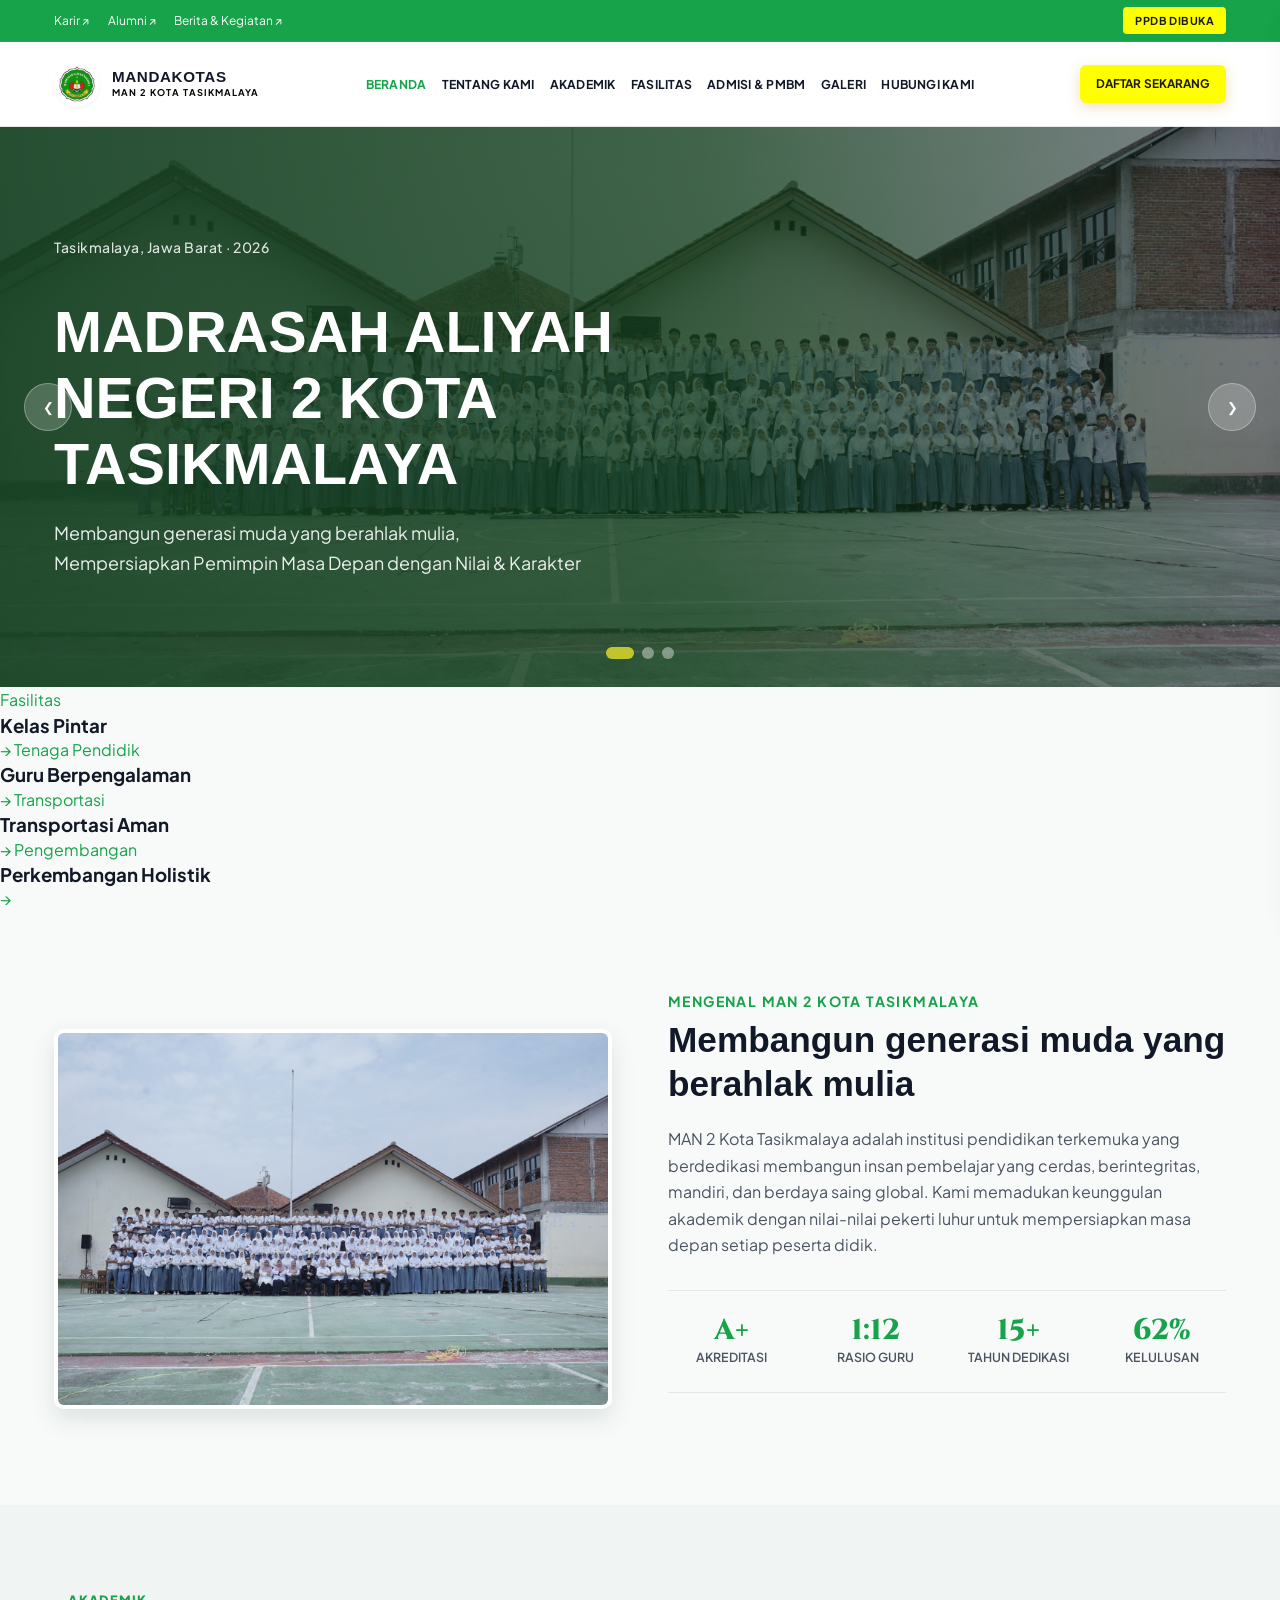
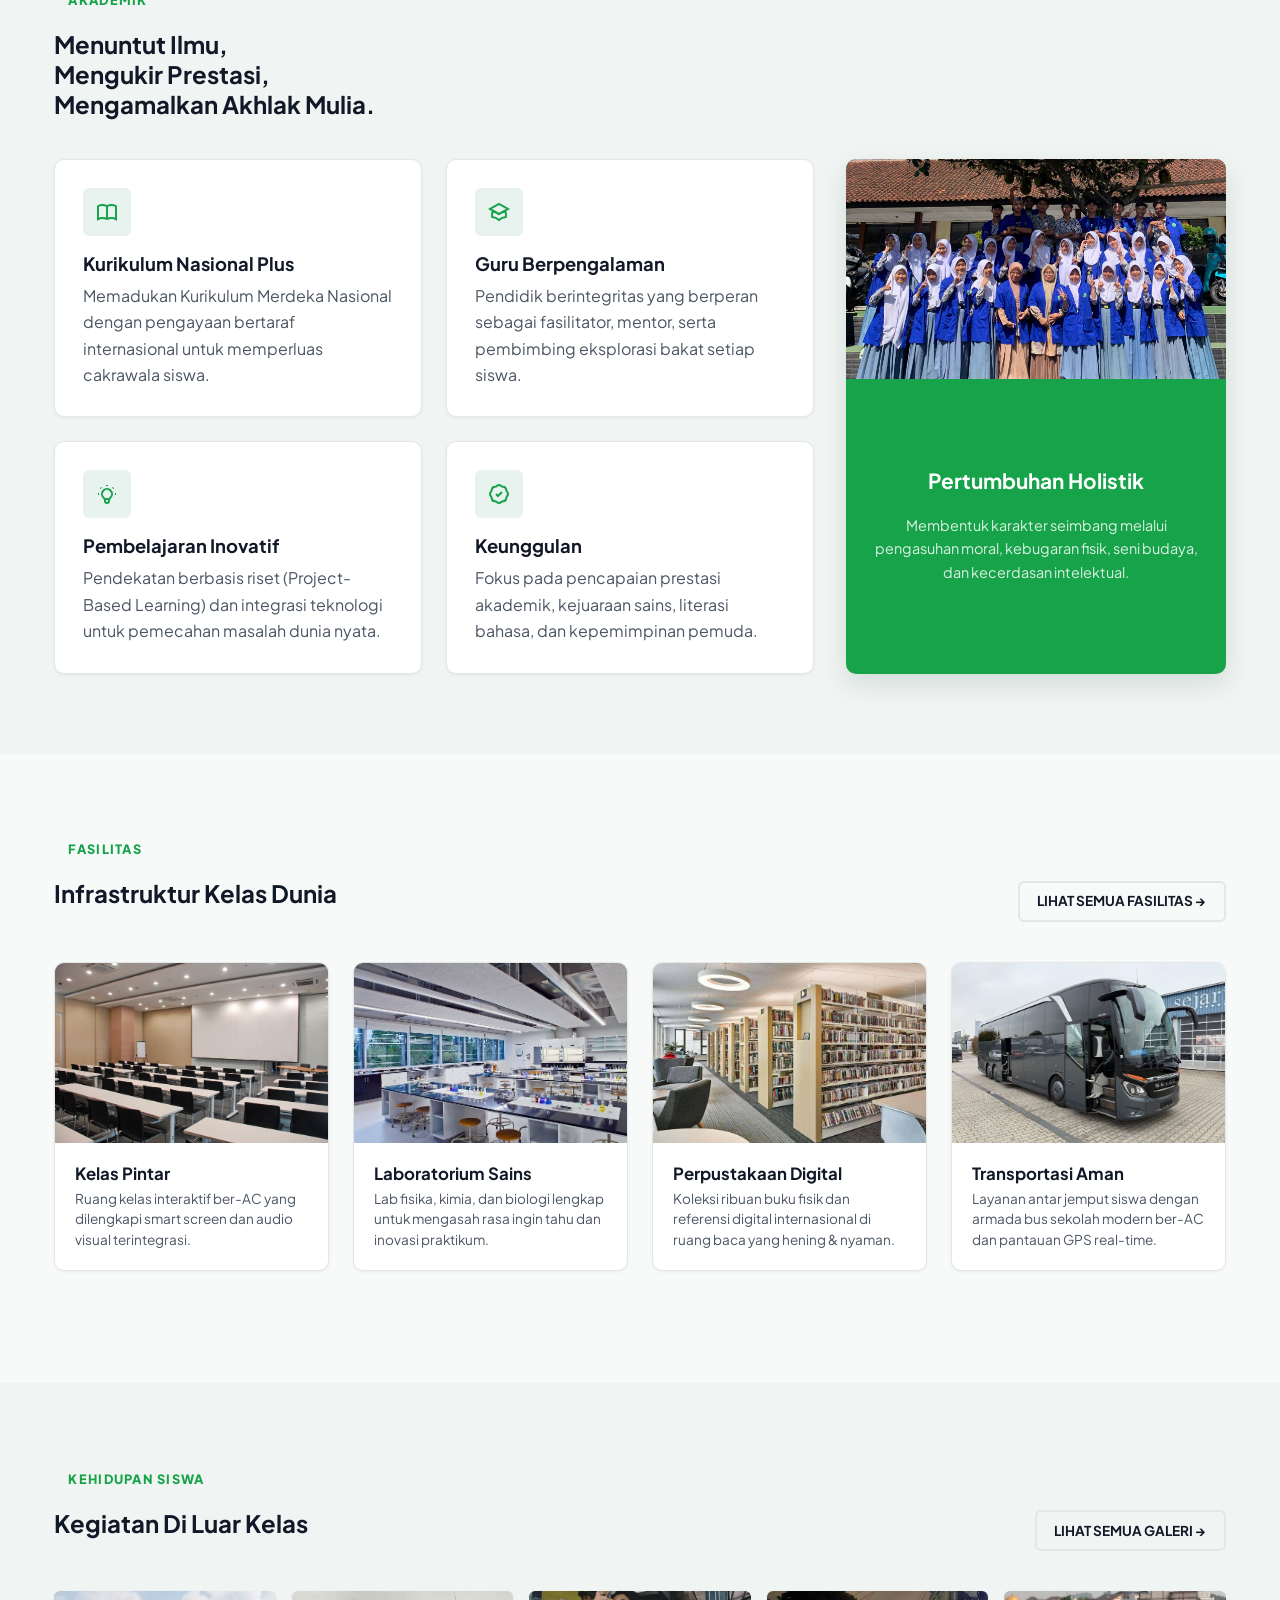
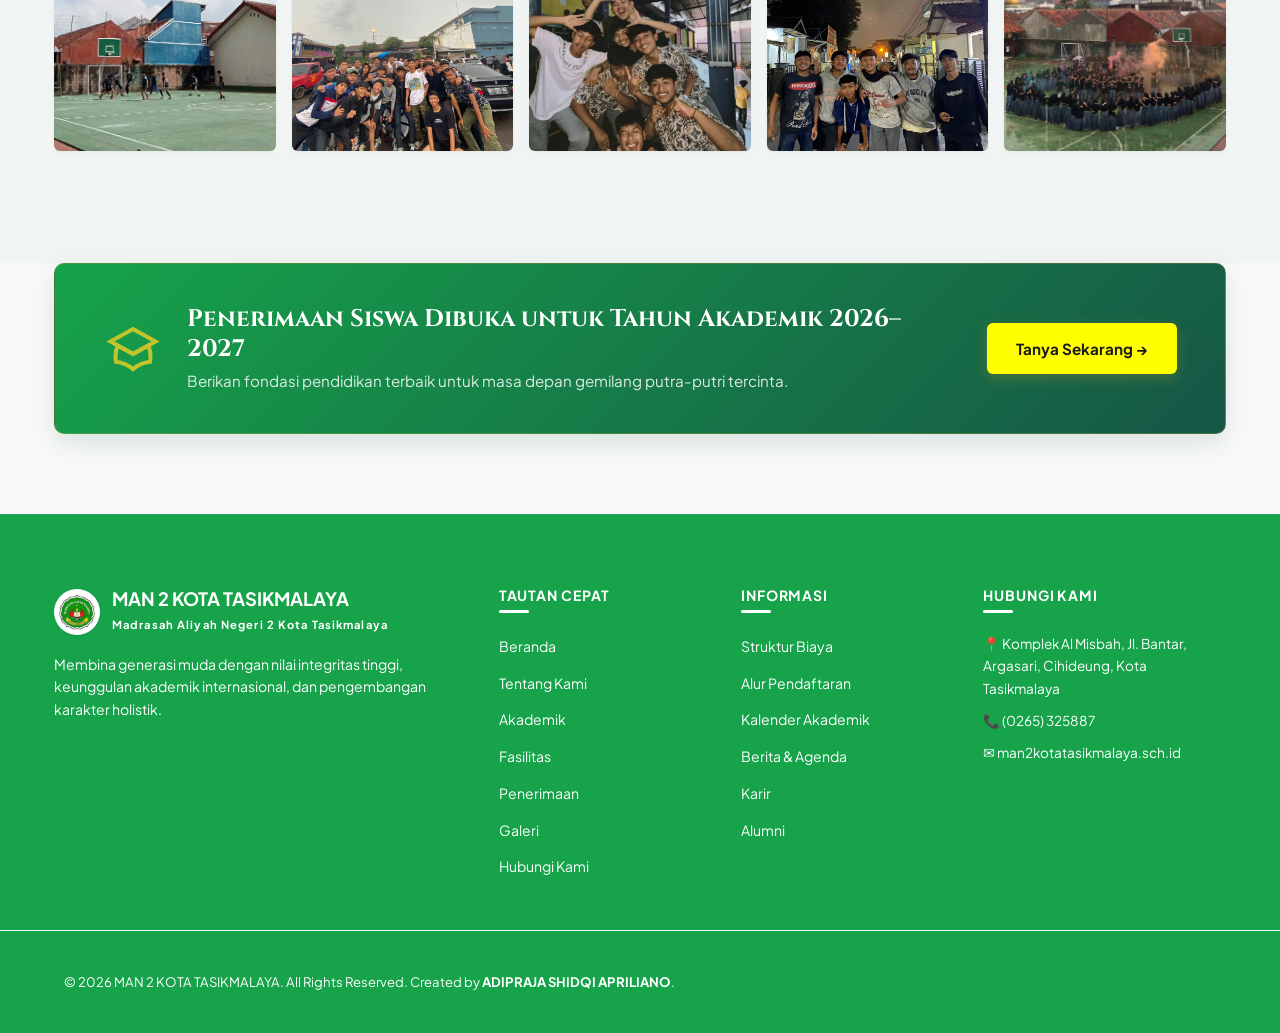
==== index.html @ a09501d5 "Initial commit" ====
<!DOCTYPE html>
<html lang="id">

<head>
    <meta charset="UTF-8">
    <meta name="viewport" content="width=device-width, initial-scale=1.0">
    <title>BERANDA | MAN 2 KOTA TASIKMALAYA</title>
    <link rel="icon" type="image/x-icon" href="./assets/images/LOGO MAN 2.png">
    <link rel="stylesheet" href="css/style.css">
</head>

<body>

    <!-- Top Bar -->
    <div class="adipraja_topbar">
        <div class="adipraja_container adipraja_topbar_inner">
            <!-- Bagian Kiri -->
            <div class="adipraja_topbar_left">
                <div class="adipraja_topbar_links">
                    <a href="./karir.html">Karir ↗</a>
                    <a href="./alumni.html">Alumni ↗</a>
                    <a href="./galeri.html">Berita & Kegiatan ↗</a>
                </div>
            </div>

            <!-- Bagian Kanan -->
            <div class="adipraja_topbar_right">
                <a href="./penerimaan.html" class="adipraja_topbar_badge">PPDB DIBUKA</a>
            </div>
        </div>
    </div>

    <!-- Header & Navigasi Utama -->
    <header class="adipraja_header" id="adipraja_header">
        <div class="adipraja_container adipraja_navbar">

            <!-- Brand Logo -->
            <a href="./beranda.html" class="adipraja_brand">
                <div class="logo-icon">
                    <img src="./assets/images/LOGO MAN 2.png" alt="LOGO MAN 2">
                </div>

                <div class="adipraja_brand_text">
                    <h1>MANDAKOTAS</h1>
                    <span>Man 2 Kota Tasikmalaya</span>
                </div>
            </a>

            <!-- Menu Navigasi -->
            <nav class="adipraja_nav_menu">
                <div class="adipraja_nav_item"><a href="./beranda.html"
                        class="adipraja_nav_link adipraja_active">BERANDA</a>
                </div>
                <div class="adipraja_nav_item"><a href="./about.html" class="adipraja_nav_link">TENTANG KAMI</a></div>
                <div class="adipraja_nav_item"><a href="./akademik.html" class="adipraja_nav_link">AKADEMIK</a></div>
                <div class="adipraja_nav_item"><a href="./fasilitas.html" class="adipraja_nav_link">FASILITAS</a></div>
                <div class="adipraja_nav_item"><a href="./penerimaan.html" class="adipraja_nav_link">ADMISI & PMBM</a>
                </div>
                <div class="adipraja_nav_item"><a href="./galeri.html" class="adipraja_nav_link">GALERI</a></div>
                <div class="adipraja_nav_item"><a href="./kontak.html" class="adipraja_nav_link">HUBUNGI KAMI</a></div>
            </nav>

            <!-- Action Tools -->
            <div class="adipraja_header_tools">
                <a href="./penerimaan.html" class="adipraja_btn adipraja_btn_accent adipraja_btn_sm">DAFTAR SEKARANG</a>
                <button class="adipraja_mobile_toggle" aria-label="Buka Menu Mobile">
                    <svg width="24" height="24" fill="none" stroke="currentColor" viewBox="0 0 24 24">
                        <path stroke-width="2" stroke-linecap="round" d="M4 6h16M4 12h16M4 18h16" />
                    </svg>
                </button>
            </div>
        </div>
    </header>

    <!-- Mobile Drawer Navigation -->
    <div class="adipraja_drawer_overlay" id="adipraja_drawer_overlay"></div>
    <div class="adipraja_drawer" id="adipraja_mobile_drawer">
        <div class="adipraja_drawer_header">
            <div class="adipraja_brand">
                <div class="logo-icon"><img src="./assets/images/LOGO MAN 2.png" alt="LOGO MAN 2"></div>
                <div class="adipraja_brand_text">
                    <h2>MAN 2 KOTA</h2>
                    <span>TASIKMALAYA</span>
                </div>
            </div>
            <button id="adipraja_drawer_close" class="adipraja_drawer_close">&times;</button>
        </div>
        <div class="adipraja_drawer_links">
            <a href="./beranda.html" class="adipraja_drawer_link adipraja_active">BERANDA <span>&rarr;</span></a>
            <a href="./about.html" class="adipraja_drawer_link">TENTANG KAMI <span>&rarr;</span></a>
            <a href="./akademik.html" class="adipraja_drawer_link">AKADEMIK <span>&rarr;</span></a>
            <a href="./fasilitas.html" class="adipraja_drawer_link">FASILITAS <span>&rarr;</span></a>
            <a href="./penerimaan.html" class="adipraja_drawer_link">ADMISI & PMBM <span>&rarr;</span></a>
            <a href="./galeri.html" class="adipraja_drawer_link">GALERI <span>&rarr;</span></a>
            <a href="./kontak.html" class="adipraja_drawer_link">HUBUNGI KAMI <span>&rarr;</span></a>
            <a href="./karir.html" class="adipraja_drawer_link">KARIR <span>&rarr;</span></a>
            <a href="./alumni.html" class="adipraja_drawer_link">ALUMNI <span>&rarr;</span></a>
        </div>
        <div style="margin-top:auto;padding-top:1.5rem;">
            <a href="./penerimaan.html" class="adipraja_btn adipraja_btn_accent" style="width:100%;">DAFTAR PPDB
                ONLINE</a>
        </div>
    </div>

    <!-- Hero Carousel Slider -->
    <section class="adipraja_hero" id="adipraja_hero">
        <!-- Slide 1 -->
        <div class="adipraja_hero_slide adipraja_active"
            style="background-image: url('./assets/images/foto\ ang\ putih.JPG');"></div>
        <!-- Slide 2 -->
        <div class="adipraja_hero_slide" style="background-image: url('./assets/images/ft\ ang\ flare.JPG');"></div>
        <!-- Slide 3 -->
        <div class="adipraja_hero_slide" style="background-image: url('./assets/images/ang\ drone.JPG');"></div>

        <div class="adipraja_hero_overlay"></div>

        <div class="adipraja_container">
            <div class="adipraja_hero_content">
                <p class="adipraja_hero_subtitle">Tasikmalaya, Jawa Barat · 2026</p>
                <h2 class="adipraja_hero_title">MADRASAH ALIYAH NEGERI 2 KOTA<br>TASIKMALAYA</h2>
                <p class="adipraja_hero_desc">
                    Membangun generasi muda yang berahlak mulia,<br>Mempersiapkan Pemimpin Masa Depan dengan Nilai &
                    Karakter
                </p>
            </div>
        </div>

        <!-- Carousel Controls -->
        <button class="adipraja_carousel_arrow adipraja_carousel_prev" aria-label="Slide Sebelumnya">&#10094;</button>
        <button class="adipraja_carousel_arrow adipraja_carousel_next" aria-label="Slide Berikutnya">&#10095;</button>
        <div class="adipraja_carousel_dots">
            <div class="adipraja_dot adipraja_active"></div>
            <div class="adipraja_dot"></div>
            <div class="adipraja_dot"></div>
        </div>
    </section>

    <!-- Fitur Utama Bar -->
    <section class="menu-container">
        <a href="#" class="menu-item">
            <span class="menu-category">Fasilitas</span>
            <h3>Kelas Pintar</h3>
            <span class="arrow">→</span>
        </a>

        <a href="#" class="menu-item">
            <span class="menu-category">Tenaga Pendidik</span>
            <h3>Guru Berpengalaman</h3>
            <span class="arrow">→</span>
        </a>

        <a href="#" class="menu-item">
            <span class="menu-category">Transportasi</span>
            <h3>Transportasi Aman</h3>
            <span class="arrow">→</span>
        </a>

        <a href="#" class="menu-item">
            <span class="menu-category">Pengembangan</span>
            <h3>Perkembangan Holistik</h3>
            <span class="arrow">→</span>
        </a>
    </section>

    <!-- Welcome / Tentang Kami Section -->
    <section class="adipraja_section" id="adipraja_welcome_section">
        <div class="adipraja_container">
            <div class="adipraja_welcome_grid">
                <div class="adipraja_welcome_visual">
                    <img src="./assets/images/gr.JPG" alt="Gedung Sekolah MAN 2 Kota Tasikmalaya"
                        class="adipraja_welcome_img">
                </div>

                <div class="adipraja_welcome_content">
                    <h4>Mengenal MAN 2 Kota Tasikmalaya</h4>
                    <h2>Membangun generasi muda yang berahlak mulia</h2>
                    <p>
                        MAN 2 Kota Tasikmalaya adalah institusi pendidikan terkemuka yang berdedikasi membangun insan
                        pembelajar
                        yang
                        cerdas, berintegritas, mandiri, dan berdaya saing global. Kami memadukan keunggulan akademik
                        dengan
                        nilai-nilai pekerti luhur untuk mempersiapkan masa depan setiap peserta didik.
                    </p>

                    <!-- 4 Stats Counter -->
                    <div class="adipraja_stats_row">
                        <div class="adipraja_stat_item">
                            <div class="adipraja_stat_number">A+</div>
                            <div class="adipraja_stat_title">Akreditasi</div>
                        </div>

                        <div class="adipraja_stat_item">
                            <div class="adipraja_stat_number" data-target="20" data-prefix="1:" data-suffix="">1:20
                            </div>
                            <div class="adipraja_stat_title">Rasio Guru</div>
                        </div>

                        <div class="adipraja_stat_item">
                            <div class="adipraja_stat_number" data-target="25" data-suffix="+">25+</div>
                            <div class="adipraja_stat_title">Tahun Dedikasi</div>
                        </div>

                        <div class="adipraja_stat_item">
                            <div class="adipraja_stat_number" data-target="100" data-suffix="%">100%</div>
                            <div class="adipraja_stat_title">Kelulusan</div>
                        </div>
                    </div>
                </div>
            </div>
        </div>
    </section>

    <!-- Akademik Section -->
    <section class="adipraja_section adipraja_section_muted" id="adipraja_akademik_section">
        <div class="adipraja_container">
            <div style="margin-bottom: 2.5rem;">
                <span class="adipraja_badge_tag">AKADEMIK</span>
                <h2 class="adipraja_section_title">Menuntut Ilmu,<br> Mengukir Prestasi,<br> Mengamalkan Akhlak Mulia.
                </h2>
            </div>
            <div class="adipraja_akademik_layout">

                <!-- 4 Grid Cards -->
                <div class="adipraja_akademik_grid">
                    <div class="adipraja_akademik_card">
                        <div class="adipraja_card_icon">
                            <svg width="24" height="24" fill="none" stroke="currentColor" viewBox="0 0 24 24">
                                <path stroke-width="2"
                                    d="M12 6.253v13m0-13C10.832 5.477 9.246 5 7.5 5S4.168 5.477 3 6.253v13C4.168 18.477 5.754 18 7.5 18s3.332.477 4.5 1.253m0-13C13.168 5.477 14.754 5 16.5 5c1.747 0 3.332.477 4.5 1.253v13C19.832 18.477 18.247 18 16.5 18c-1.746 0-3.332.477-4.5 1.253" />
                            </svg>
                        </div>
                        <h4 class="adipraja_akademik_title">Kurikulum Nasional Plus</h4>
                        <p>Memadukan Kurikulum Merdeka Nasional dengan pengayaan bertaraf internasional untuk memperluas
                            cakrawala
                            siswa.</p>
                    </div>

                    <div class="adipraja_akademik_card">
                        <div class="adipraja_card_icon">
                            <svg width="24" height="24" fill="none" stroke="currentColor" viewBox="0 0 24 24">
                                <path stroke-width="2" d="M12 14l9-5-9-5-9 5 9 5z" />
                                <path stroke-width="2"
                                    d="M12 14l6.16-3.422a12.083 12.083 0 01.665 6.479A11.952 11.952 0 0012 20.055a11.952 11.952 0 00-6.824-2.998 12.078 12.078 0 01.665-6.479L12 14z" />
                            </svg>
                        </div>
                        <h4 class="adipraja_akademik_title">Guru Berpengalaman</h4>
                        <p>Pendidik berintegritas yang berperan sebagai fasilitator, mentor, serta pembimbing eksplorasi
                            bakat
                            setiap siswa.</p>
                    </div>

                    <div class="adipraja_akademik_card">
                        <div class="adipraja_card_icon">
                            <svg width="24" height="24" fill="none" stroke="currentColor" viewBox="0 0 24 24">
                                <path stroke-width="2"
                                    d="M9.663 17h4.673M12 3v1m6.364 1.636l-.707.707M21 12h-1M4 12H3m3.343-5.657l-.707-.707m2.828 9.9a5 5 0 117.072 0l-.548.547A3.374 3.374 0 0014 18.469V19a2 2 0 11-4 0v-.531c0-.895-.356-1.754-.988-2.386l-.548-.547z" />
                            </svg>
                        </div>
                        <h4 class="adipraja_akademik_title">Pembelajaran Inovatif</h4>
                        <p>Pendekatan berbasis riset (Project-Based Learning) dan integrasi teknologi untuk pemecahan
                            masalah
                            dunia
                            nyata.</p>
                    </div>

                    <div class="adipraja_akademik_card">
                        <div class="adipraja_card_icon">
                            <svg width="24" height="24" fill="none" stroke="currentColor" viewBox="0 0 24 24">
                                <path stroke-width="2"
                                    d="M9 12l2 2 4-4M7.835 4.697a3.42 3.42 0 001.946-.806 3.42 3.42 0 014.438 0 3.42 3.42 0 001.946.806 3.42 3.42 0 013.138 3.138 3.42 3.42 0 00.806 1.946 3.42 3.42 0 010 4.438 3.42 3.42 0 00-.806 1.946 3.42 3.42 0 01-3.138 3.138 3.42 3.42 0 00-1.946.806 3.42 3.42 0 01-4.438 0 3.42 3.42 0 00-1.946-.806 3.42 3.42 0 01-3.138-3.138 3.42 3.42 0 00-.806-1.946 3.42 3.42 0 010-4.438 3.42 3.42 0 00.806-1.946 3.42 3.42 0 013.138-3.138z" />
                            </svg>
                        </div>
                        <h4 class="adipraja_akademik_title">Keunggulan</h4>
                        <p>Fokus pada pencapaian prestasi akademik, kejuaraan sains, literasi bahasa, dan kepemimpinan
                            pemuda.</p>
                    </div>
                </div>

                <!-- 1 Card Side Promo: -->
                <div class="adipraja_side_promo">
                    <img src="./assets/images/barudak ipa.jpg" alt="Pertumbuhan Holistik Siswa MAN 2 Kota Tasikmalaya"
                        class="adipraja_side_promo_img">
                    <div class="adipraja_side_promo_body">
                        <h3>Pertumbuhan Holistik</h3>
                        <p class="adipraja_welcome_kicker"></p>
                        <p>Membentuk karakter seimbang melalui pengasuhan moral, kebugaran fisik, seni budaya, dan
                            kecerdasan
                            intelektual.</p>
                    </div>
                </div>
            </div>
        </div>
    </section>

    <!-- Fasilitas Section -->
    <section class="adipraja_section" id="adipraja_fasilitas_section">
        <div class="adipraja_container">
            <div
                style="display:flex;justify-content:space-between;align-items:flex-end;margin-bottom:2.5rem;flex-wrap:wrap;gap:1rem;">
                <div>
                    <span class="adipraja_badge_tag">FASILITAS</span>
                    <h2 class="adipraja_section_title">Infrastruktur Kelas Dunia</h2>
                </div>
                <a href="./fasilitas.html" class="adipraja_btn adipraja_btn_outline_dark adipraja_btn_sm">LIHAT SEMUA
                    FASILITAS
                    &rarr;</a>
            </div>

            <div class="adipraja_fasilitas_grid">

                <div class="adipraja_facility_card">
                    <div class="adipraja_facility_img_wrap">
                        <img src="./assets/images/ruang kelas ber ac.jpg" alt="Kelas Pintar">
                        <div class="adipraja_facility_badge_icon">&#128187;</div>
                    </div>

                    <div class="adipraja_facility_body">
                        <h4 class="adipraja_facility_title">Kelas Pintar</h4>
                        <p class="adipraja_facility_text">Ruang kelas interaktif ber-AC yang dilengkapi smart screen dan
                            audio
                            visual terintegrasi.</p>
                    </div>
                </div>

                <div class="adipraja_facility_card">
                    <div class="adipraja_facility_img_wrap">
                        <img src="./assets/images/lab sains.jpg" alt="Laboratorium Sains">
                        <div class="adipraja_facility_badge_icon">&#128300;</div>
                    </div>

                    <div class="adipraja_facility_body">
                        <h4 class="adipraja_facility_title">Laboratorium Sains</h4>
                        <p class="adipraja_facility_text">Lab fisika, kimia, dan biologi lengkap untuk mengasah rasa
                            ingin tahu
                            dan
                            inovasi praktikum.</p>
                    </div>
                </div>

                <div class="adipraja_facility_card">
                    <div class="adipraja_facility_img_wrap">
                        <img src="./assets/images/perpus digital.jpg" alt="Library">
                        <div class="adipraja_facility_badge_icon">&#128218;</div>
                    </div>

                    <div class="adipraja_facility_body">
                        <h4 class="adipraja_facility_title">Perpustakaan Digital</h4>
                        <p class="adipraja_facility_text">Koleksi ribuan buku fisik dan referensi digital internasional
                            di ruang
                            baca yang hening & nyaman.</p>
                    </div>
                </div>

                <div class="adipraja_facility_card">
                    <div class="adipraja_facility_img_wrap">
                        <img src="./assets/images/bus.jpg" alt="Transport">
                        <div class="adipraja_facility_badge_icon">&#128652;</div>
                    </div>

                    <div class="adipraja_facility_body">
                        <h4 class="adipraja_facility_title">Transportasi Aman</h4>
                        <p class="adipraja_facility_text">Layanan antar jemput siswa dengan armada bus sekolah modern
                            ber-AC dan
                            pantauan GPS real-time.</p>
                    </div>
                </div>
            </div>
        </div>
    </section>

    <!-- Kehidupan Siswa Section -->
    <section class="adipraja_section adipraja_section_muted" id="adipraja_student_life_section">
        <div class="adipraja_container">

            <div
                style="display:flex;justify-content:space-between;align-items:flex-end;margin-bottom:2.5rem;flex-wrap:wrap;gap:1rem;">
                <div>
                    <span class="adipraja_badge_tag">KEHIDUPAN SISWA</span>
                    <h2 class="adipraja_section_title">Kegiatan Di Luar Kelas</h2>
                </div>
                <a href="./galeri.html" class="adipraja_btn adipraja_btn_outline_dark adipraja_btn_sm">LIHAT SEMUA
                    GALERI
                    &rarr;</a>
            </div>

            <div class="adipraja_galeri_row">
                <div class="adipraja_galeri_thumb adipraja_lightbox_trigger" data-img="./assets/images/ftsl.jpg"
                    data-caption="Latihan Futsal Liga Pendidikan">
                    <img src="./assets/images/ftsl.jpg" alt="Diskusi Siswa">
                    <div class="adipraja_galeri_overlay">&#128269;</div>
                </div>

                <div class="adipraja_galeri_thumb adipraja_lightbox_trigger" data-img="./assets/images/ultras.jpg"
                    data-caption="Kegiatan ultras siswa MAN 2 Kota Tasikmalaya">
                    <img src="./assets/images/ultras.jpg" alt="Kegiatan ultras siswa MAN 2 Kota Tasikmalaya">
                    <div class="adipraja_galeri_overlay">&#128269;</div>
                </div>

                <div class="adipraja_galeri_thumb adipraja_lightbox_trigger"
                    data-img="./assets/images/supporter mn2.jpg" data-caption="Kegiatan Supporter Futsal MAN 2">
                    <img src="./assets/images/supporter mn2.jpg" alt="Kegiatan supporter">
                    <div class="adipraja_galeri_overlay">&#128269;</div>
                </div>

                <div class="adipraja_galeri_thumb adipraja_lightbox_trigger"
                    data-img="./assets/images/barudak bebas.jpg" data-caption="Kegiatan Ngaliwet Barudak Bebas">
                    <img src="./assets/images/barudak bebas.jpg" alt="barudak bebas">
                    <div class="adipraja_galeri_overlay">&#128269;</div>
                </div>

                <div class="adipraja_galeri_thumb adipraja_lightbox_trigger" data-img="./assets/images/prpshn.jpg"
                    data-caption="Kegiatan Perpisahan">
                    <img src="./assets/images/prpshn.jpg" alt="Perpisahan siswa MAN 2 Angkatan 24">
                    <div class="adipraja_galeri_overlay">&#128269;</div>
                </div>
            </div>
        </div>
    </section>

    <!-- Penerimaan Banner CTA  -->
    <section class="adipraja_section" style="padding-top:0;">
        <div class="adipraja_container">
            <div class="adipraja_penerimaan_banner">
                <div class="adipraja_penerimaan_banner_left">
                    <svg class="adipraja_penerimaan_icon" fill="none" stroke="currentColor" viewBox="0 0 24 24">
                        <path stroke-width="1.6" d="M12 14l9-5-9-5-9 5 9 5z" />
                        <path stroke-width="1.6"
                            d="M12 14l6.16-3.422a12.083 12.083 0 01.665 6.479A11.952 11.952 0 0012 20.055a11.952 11.952 0 00-6.824-2.998 12.078 12.078 0 01.665-6.479L12 14z" />
                    </svg>
                    <div class="adipraja_penerimaan_text">
                        <h3>Penerimaan Siswa Dibuka untuk Tahun Akademik 2026–2027</h3>
                        <p>Berikan fondasi pendidikan terbaik untuk masa depan gemilang putra-putri tercinta.</p>
                    </div>
                </div>
                <a href="./penerimaan.html" class="adipraja_btn adipraja_btn_accent" style="white-space:nowrap;">Tanya
                    Sekarang
                    &rarr;</a>
            </div>
        </div>
    </section>

    <!-- Footer -->
    <footer class="adipraja_footer" id="adipraja_footer">
        <div class="adipraja_container">
            <div class="adipraja_footer_grid">
                <div class="adipraja_footer_brand">
                    <div style="display:flex;align-items:center;gap:0.75rem;margin-bottom:1rem;">
                        <div class="logo-icon">
                            <img src="./assets/images/LOGO MAN 2.png" alt="LOGO MAN 2">
                        </div>

                        <div>
                            <h3 style="margin:0;font-size:1.15rem;">MAN 2 KOTA TASIKMALAYA</h3>
                            <span class="adipraja_footer_tagline">Madrasah Aliyah Negeri 2 Kota Tasikmalaya</span>
                        </div>
                    </div>
                    <p>Membina generasi muda dengan nilai integritas tinggi, keunggulan akademik internasional, dan
                        pengembangan
                        karakter holistik.</p>
                </div>

                <div>
                    <h4 class="adipraja_footer_title">TAUTAN CEPAT</h4>
                    <ul class="adipraja_footer_links">
                        <li><a href="./beranda.html">Beranda</a></li>
                        <li><a href="./about.html">Tentang Kami</a></li>
                        <li><a href="./akademik.html">Akademik</a></li>
                        <li><a href="./fasilitas.html">Fasilitas</a></li>
                        <li><a href="./penerimaan.html">Penerimaan</a></li>
                        <li><a href="./galeri.html">Galeri</a></li>
                        <li><a href="./kontak.html">Hubungi Kami</a></li>
                    </ul>
                </div>

                <div>
                    <h4 class="adipraja_footer_title">INFORMASI</h4>
                    <ul class="adipraja_footer_links">
                        <li><a href="./penerimaan.html">Struktur Biaya</a></li>
                        <li><a href="./penerimaan.html">Alur Pendaftaran</a></li>
                        <li><a href="./akademik.html">Kalender Akademik</a></li>
                        <li><a href="./galeri.html">Berita &amp; Agenda</a></li>
                        <li><a href="./karir.html">Karir</a></li>
                        <li><a href="./alumni.html">Alumni</a></li>
                    </ul>
                </div>

                <div>
                    <h4 class="adipraja_footer_title">HUBUNGI KAMI</h4>
                    <p style="font-size:0.85rem;color:#ffffff;margin-bottom:0.6rem;">&#128205; Komplek Al Misbah, Jl.
                        Bantar,
                        Argasari, Cihideung, Kota Tasikmalaya</p>
                    <p style="font-size:0.85rem;color:#ffffff;margin-bottom:0.6rem;">&#128222; (0265) 325887</p>
                    <p style="font-size:0.85rem;color:#ffffff;">&#9993; man2kotatasikmalaya.sch.id</p>
                </div>
            </div>
        </div>

        <div class="adipraja_footer_bottom">
            <div class="adipraja_container adipraja_footer_bottom_inner">
                <div>&copy; 2026 MAN 2 KOTA TASIKMALAYA. All Rights Reserved. Created by <strong>ADIPRAJA SHIDQI
                        APRILIANO</strong>.</div>
            </div>
        </div>
    </footer>

    <!-- Lightbox Modal -->
    <div class="adipraja_lightbox" id="adipraja_lightbox_modal">
        <button class="adipraja_lightbox_close" id="adipraja_lightbox_close_btn"
            aria-label="Tutup Lightbox">&times;</button>
        <img src="" alt="Preview Foto" class="adipraja_lightbox_img" id="adipraja_lightbox_image">
        <div class="adipraja_lightbox_caption" id="adipraja_lightbox_caption_text"></div>
    </div>

    <!-- Form Success Modal -->
    <div class="adipraja_modal_backdrop" id="adipraja_success_modal">
        <div class="adipraja_modal_box">
            <div class="adipraja_modal_icon">&#10004;</div>
            <h3 id="adipraja_modal_title" style="margin-bottom:0.75rem;">Berhasil!</h3>
            <p id="adipraja_modal_msg" class="adipraja_modal_message"></p>
            <button class="adipraja_btn adipraja_btn_primary" id="adipraja_modal_close_btn">Tutup</button>
        </div>
    </div>

    <script src="js/script.js"></script>
</body>

</html>
---- css/style.css ----
/*  GOOGLE FONTS */
@import url('https://fonts.googleapis.com/css2?family=Plus+Jakarta+Sans:wght@300;400;500;600;700;800&family=Cinzel:wght@600;700;800&display=swap');

/* RESET DASAR */
*,
*::before,
*::after {
  box-sizing: border-box;
  margin: 0;
  padding: 0;
}

html {
  scroll-behavior: smooth;
}

body {
  font-family: 'Plus Jakarta Sans', -apple-system, BlinkMacSystemFont, "Segoe UI", Roboto, sans-serif;
  background-color: #f8faf9;
  color: #111827;
  line-height: 1.65;
  transition: all 0.25s ease;
  overflow-x: hidden;
  display: flex;
  flex-direction: column;
  min-height: 100vh;
}

h1,
h2,
h3,
h4,
h5,
h6 {
  color: #111827;
  line-height: 1.25;
  font-weight: 700;
}

.adipraja_serif {
  font-family: 'Cinzel', serif;
}

p {
  color: #4b5563;
  margin-bottom: 1rem;
}

p:last-child {
  margin-bottom: 0;
}

a {
  color: #16a34a;
  text-decoration: none;
  transition: all 0.25s ease;
}

a:hover {
  color: #c1c42b;
}

img {
  max-width: 100%;
  height: auto;
  display: block;
}

ul,
ol {
  list-style: none;
}

/* CONTAINER & LAYOUT UTILITIES */
.adipraja_container {
  width: 100%;
  max-width: 1220px;
  margin-left: auto;
  margin-right: auto;
  padding-left: 1.5rem;
  padding-right: 1.5rem;
}

.adipraja_section {
  padding: 5rem 0;
  position: relative;
}

.adipraja_section_muted {
  background-color: #f0f4f2;
}

.adipraja_section_header {
  text-align: center;
  max-width: 720px;
  margin: 0 auto 3.5rem;
}

.adipraja_badge_tag {
  display: inline-block;
  font-size: 0.8rem;
  font-weight: 800;
  text-transform: uppercase;
  letter-spacing: 0.1em;
  color: #16a34a;
  padding: 0.35rem 0.9rem;
  border-radius: 9999px;
  margin-bottom: 0.75rem;
}

.adipraja_section_title {
  font-size: 10;
  margin-bottom: 0.85rem;
  font-weight: 700;
}

.adipraja_section_subtitle {
  font-size: 1.05rem;
  color: #4b5563;
}

/* TOMBOL (BUTTONS)  */
.adipraja_btn {
  display: inline-flex;
  align-items: center;
  justify-content: center;
  gap: 0.5rem;
  padding: 0.75rem 1.75rem;
  font-size: 0.95rem;
  font-weight: 700;
  border-radius: 6px;
  border: 1px solid transparent;
  cursor: pointer;
  transition: all 0.25s ease;
  text-decoration: none;
  white-space: nowrap;
}

.adipraja_btn_primary {
  background: #16a34a;
  color: #ffffff;
  box-shadow: 0 4px 14px #0c382e40;
}

.adipraja_btn_primary:hover {
  background: #165646;
  color: #ffffff;
  transform: translateY(-2px);
  box-shadow: 0 6px 18px #95970059;
}

.adipraja_btn_accent {
  background: #Ffff00;
  color: #1b1a1a;
  box-shadow: 0 4px 14px #c59b274d;
}

.adipraja_btn_accent:hover {
  background: #ccc016;
  color: #1b1a1a;
  transform: translateY(-2px);
  box-shadow: 0 6px 18px #c59b2766;
}

.adipraja_btn_outline {
  background: transparent;
  border: 2px solid #ffffff;
  color: #ffffff;
}

.adipraja_btn_outline:hover {
  background: #ffffff;
  color: #16a34a;
  transform: translateY(-2px);
}

.adipraja_btn_outline_dark {
  background: transparent;
  border: 2px solid #e2e8e5;
  color: #111827;
}

.adipraja_btn_outline_dark:hover {
  border-color: #16a34a;
  color: #16a34a;
  background: #e8f3ef;
}

.adipraja_btn_sm {
  padding: 0.45rem 1.1rem;
  font-size: 0.85rem;
}


/* TOP BAR */
.adipraja_topbar {
  background: #16a34a;
  color: #ffffffd9;
  font-size: 0.75rem;
  padding: 0.45rem 0;
  border-bottom: 1px solid #ffffff14;
}

.adipraja_topbar_inner {
  display: flex;
  justify-content: space-between;
  align-items: center;
  flex-wrap: nowrap;
  gap: 1.5rem;
}

.adipraja_topbar_left,
.adipraja_topbar_right {
  display: flex;
  align-items: center;
  flex-wrap: nowrap;
}

.adipraja_topbar_left {
  gap: 1.15rem;
  flex: 1 1 auto;
  min-width: 0;
  overflow: hidden;
}

.adipraja_topbar_right {
  gap: 1rem;
  flex: 0 0 auto;
}

.adipraja_topbar_item {
  display: flex;
  align-items: center;
  gap: 0.45rem;
  color: #1b1a1a;
  min-width: 0;
  white-space: nowrap;
}

.adipraja_topbar_item svg {
  color: #Ffff00;
  flex-shrink: 0;
}

.adipraja_topbar_left .adipraja_topbar_item+.adipraja_topbar_item {
  padding-left: 1.1rem;
  border-left: 1px solid #ffffff24;
}

/* Alamat panjang dipotong rapi dengan elipsis, tetap satu baris */
.adipraja_topbar_left .adipraja_topbar_item:last-child {
  min-width: 0;
  overflow: hidden;
}

.adipraja_topbar_left .adipraja_topbar_item:last-child span {
  display: block;
  min-width: 0;
  overflow: hidden;
  text-overflow: ellipsis;
  white-space: nowrap;
}

.adipraja_topbar_links {
  display: flex;
  align-items: center;
  gap: 1.1rem;
}

.adipraja_topbar_links a {
  color: #ffffff;
  font-size: 0.75rem;
  white-space: nowrap;
}

.adipraja_topbar_links a:hover {
  color: #c1c42b;
}

.adipraja_topbar_badge {
  background: #Ffff00;
  color: #1b1a1a;
  padding: 0.28rem 0.75rem;
  font-weight: 700;
  font-size: 0.68rem;
  letter-spacing: 0.04em;
  white-space: nowrap;
  border-radius: 4px;
}

.adipraja_topbar_badge:hover {
  background: #c1c42b;
  color: #1b1a1a;
}


/* MAIN NAVIGATION HEADER */
.adipraja_header {
  position: sticky;
  top: 0;
  z-index: 1000;
  background: #fffffff5;
  backdrop-filter: blur(10px);
  -webkit-backdrop-filter: blur(10px);
  border-bottom: 1px solid #e2e8e5;
  transition: all 0.25s ease;
}

.adipraja_header.adipraja_scrolled {
  box-shadow: 0 4px 12px #0c382e14;
}

.adipraja_navbar {
  display: flex;
  align-items: center;
  justify-content: space-between;
  gap: 0.9rem;
  height: 84px;
}

/* Logo & Brand */
.adipraja_brand {
  display: flex;
  align-items: center;
  gap: 0.75rem;
  text-decoration: none;
  flex-shrink: 0;
}

.logo-icon {
  width: 46px;
  height: 46px;
  flex-shrink: 0;
  padding: 3px;
  background: #ffffff;
  border: #ffffff;
  border-radius: 9999px;
  display: flex;
  align-items: center;
  justify-content: center;
  overflow: hidden;
  box-shadow: 0 1px 3px #0000000f;
}

.logo-icon img {
  width: 100%;
  height: 100%;
  object-fit: contain;
}

.adipraja_logo_crest {
  width: 48px;
  height: 48px;
  background: linear-gradient(135deg, #16a34a, #165646);
  border: 2px solid #c1c42b;
  border-radius: 6px;
  display: flex;
  align-items: center;
  justify-content: center;
  color: #c1c42b;
  font-weight: 800;
  font-size: 1.5rem;
  box-shadow: 0 1px 3px #0000000f;
  flex-shrink: 0;
}

.adipraja_brand_text h1,
.adipraja_brand_text h2 {
  font-size: 0.95rem;
  font-weight: 900;
  letter-spacing: 0.04em;
  line-height: 1.15;
  font-family: sans-serif;
}

.adipraja_brand_text span {
  display: block;
  font-size: 0.58rem;
  font-weight: 700;
  color: #050505;
  letter-spacing: 0.11em;
  text-transform: uppercase;
  white-space: nowrap;
}

/* Menu Navigasi  */
.adipraja_nav_menu {
  display: flex;
  align-items: center;
  gap: 0.95rem;
  flex: 0 1 auto;
}

.adipraja_nav_item {
  position: relative;
}

.adipraja_nav_link {
  font-size: 0.76rem;
  font-weight: 700;
  text-transform: uppercase;
  letter-spacing: 0.02em;
  color: #111827;
  padding: 0.5rem 0;
  position: relative;
  white-space: nowrap;
  display: inline-block;
}

.adipraja_nav_link::after {
  content: '';
  position: absolute;
  bottom: 0;
  left: 0;
  width: 0;
  height: 2.5px;
  transition: width 0.25s ease;
  border-radius: 9999px;
}

.adipraja_nav_link:hover,
.adipraja_nav_link.adipraja_active {
  color: #16a34a;
}

.adipraja_nav_link:hover::after,
.adipraja_nav_link.adipraja_active::after {
  width: 100%;
}

.adipraja_header_tools {
  display: flex;
  align-items: center;
  gap: 0.65rem;
  flex-shrink: 0;
}

.adipraja_header_tools .adipraja_btn {
  padding: 0.5rem 0.9rem;
  font-size: 0.74rem;
  letter-spacing: 0.01em;
}

.adipraja_mobile_toggle {
  display: none;
  background: none;
  border: none;
  color: #111827;
  font-size: 1.5rem;
  cursor: pointer;
  padding: 0.4rem;
}

/* Mobile Drawer Navigasi */
.adipraja_drawer_overlay {
  display: none;
  position: fixed;
  inset: 0;
  background: #0000008c;
  backdrop-filter: blur(4px);
  z-index: 1500;
  opacity: 0;
  transition: opacity 0.3s ease;
}

.adipraja_drawer {
  position: fixed;
  top: 0;
  right: -300px;
  width: 280px;
  height: 100vh;
  background: #ffffff;
  z-index: 1600;
  padding: 2rem 1.5rem;
  box-shadow: 0 20px 35px #0c382e29;
  transition: right 0.3s ease;
  display: flex;
  flex-direction: column;
  overflow-y: auto;
}

.adipraja_drawer.adipraja_open {
  right: 0;
}

.adipraja_drawer_overlay.adipraja_open {
  display: block;
  opacity: 1;
}

.adipraja_drawer_header {
  display: flex;
  justify-content: space-between;
  align-items: center;
  gap: 0.75rem;
  padding-bottom: 1.25rem;
  border-bottom: 1px solid #e2e8e5;
  margin-bottom: 1.5rem;
}

.adipraja_drawer .logo-icon {
  width: 40px;
  height: 40px;
}

.adipraja_drawer .adipraja_brand_text h2 {
  font-size: 0.95rem;
  letter-spacing: 0.03em;
}

.adipraja_drawer .adipraja_brand_text span {
  font-size: 0.58rem;
  letter-spacing: 0.1em;
}

.adipraja_drawer_links {
  display: flex;
  flex-direction: column;
  gap: 0.75rem;
}

.adipraja_drawer_link {
  font-size: 1rem;
  font-weight: 700;
  color: #111827;
  padding: 0.6rem 0;
  border-bottom: 1px solid #edf2ef;
  display: flex;
  justify-content: space-between;
  align-items: center;
}

.adipraja_drawer_link.adipraja_active {
  color: #c1c42b;
}


/* HERO SECTION & CAROUSEL */
.adipraja_hero {
  position: relative;
  background-color: #07241d;
  color: #ffffff;
  min-height: 560px;
  display: flex;
  align-items: center;
  overflow: hidden;
}

.adipraja_hero_slide {
  position: absolute;
  inset: 0;
  background-size: cover;
  background-position: center;
  opacity: 0;
  transition: opacity 1s ease-in-out;
}

.adipraja_hero_slide.adipraja_active {
  opacity: 1;
}

.adipraja_hero_overlay {
  position: absolute;
  inset: 0;
  background: linear-gradient(90deg, #174222eb 0%, #0c3812bf 55%, #00000066 100%);
  z-index: 1;
}

.adipraja_hero_subtitle {
  font-size: 14px;
  font-weight: 500;
  color: #ffffffd9;
  margin-bottom: 40px;
  letter-spacing: 0.5px;
}

.adipraja_hero_content {
  position: relative;
  z-index: 2;
  max-width: 680px;
  padding: 5rem 0;
}

.adipraja_hero_title {
  font-family: sans-serif;
  font-size: clamp(2.4rem, 4.5vw, 3.8rem);
  font-weight: 650;
  line-height: 1.15;
  color: #ffffff;
  margin-bottom: 1.25rem;
}

.adipraja_hero_title span {
  color: #c1c42b;
}

.adipraja_hero_desc {
  font-size: 1.12rem;
  color: #ffffffe6;
  margin-bottom: 2.25rem;
  line-height: 1.7;
}

.adipraja_carousel_arrow {
  position: absolute;
  top: 50%;
  transform: translateY(-50%);
  z-index: 3;
  width: 48px;
  height: 48px;
  border-radius: 9999px;
  background: #ffffff33;
  border: 1px solid #ffffff4d;
  color: #ffffff;
  display: flex;
  align-items: center;
  justify-content: center;
  cursor: pointer;
  transition: all 0.25s ease;
}

.adipraja_carousel_arrow:hover {
  background: #c1c42b;
  border-color: #c1c42b;
}

.adipraja_carousel_prev {
  left: 1.5rem;
}

.adipraja_carousel_next {
  right: 1.5rem;
}

.adipraja_carousel_dots {
  position: absolute;
  bottom: 1.75rem;
  left: 50%;
  transform: translateX(-50%);
  z-index: 3;
  display: flex;
  gap: 0.5rem;
}

.adipraja_dot {
  width: 12px;
  height: 12px;
  border-radius: 9999px;
  background: #ffffff66;
  cursor: pointer;
  transition: all 0.25s ease;
}

.adipraja_dot.adipraja_active {
  background: #c1c42b;
  width: 28px;
}

/* FLOATING KEY FEATURES BAR */
.adipraja_features_bar {
  margin-top: -40px;
  position: relative;
  z-index: 10;
  margin-bottom: 3rem;
}

.adipraja_features_bar_grid {
  display: grid;
  grid-template-columns: repeat(5, minmax(0, 1fr));
  align-items: stretch;
  width: 100%;
}

.adipraja_feature_icon {
  width: 44px;
  height: 44px;
  color: #16a34a;
  margin-bottom: 0.75rem;
}

.adipraja_feature_title {
  font-size: 0.95rem;
  font-weight: 700;
  color: #111827;
  margin-bottom: 0.25rem;
}

.adipraja_feature_desc {
  font-size: 0.78rem;
  color: #4b5563;
  line-height: 1.4;
  margin: 0;
}


/* WELCOME / PROFIL SINGKAT SECTION */
.adipraja_welcome_grid {
  display: grid;
  grid-template-columns: 1fr 1fr;
  gap: 3.5rem;
  align-items: center;
}

.adipraja_welcome_visual {
  position: relative;
}

.adipraja_welcome_img {
  border-radius: 10px;
  box-shadow: 0 10px 25px #0c382e1f;
  border: 4px solid #ffffff;
  width: 100%;
  height: 380px;
  object-fit: cover;
  transform: translateY(10px);
}

.adipraja_welcome_content h4 {
  color: #16a34a;
  font-size: 0.88rem;
  text-transform: uppercase;
  letter-spacing: 0.1em;
  margin-bottom: 0.5rem;
}

.adipraja_welcome_content h2 {
  font-family: sans-serif;
  font-size: 2.2rem;
  margin-bottom: 1.25rem;
}

.adipraja_stats_row {
  display: grid;
  grid-template-columns: repeat(4, minmax(0, 1fr));
  gap: 1rem;
  margin: 2rem 0;
  padding: 1.5rem 0;
  border-top: 1px solid #e2e8e5;
  border-bottom: 1px solid #e2e8e5;
}

.adipraja_stat_item {
  text-align: center;
}

.adipraja_stat_number {
  font-size: 1.8rem;
  font-weight: 800;
  color: #16a34a;
  line-height: 1.1;
  font-family: 'Cinzel', serif;
}

.adipraja_stat_title {
  font-size: 0.78rem;
  font-weight: 600;
  color: #4b5563;
  text-transform: uppercase;
}


/* AKADEMIK / KURIKULUM GRID */
.adipraja_akademik_layout {
  display: grid;
  grid-template-columns: 2fr 1fr;
  gap: 2rem;
  align-items: stretch;
}

.adipraja_akademik_grid {
  display: grid;
  grid-template-columns: repeat(2, minmax(0, 1fr));
  gap: 1.5rem;
}

.adipraja_akademik_card {
  background: #ffffff;
  border: 1px solid #e2e8e5;
  border-radius: 10px;
  padding: 1.75rem;
  box-shadow: 0 1px 3px #0000000f;
  transition: all 0.25s ease;
  display: flex;
  flex-direction: column;
}

.adipraja_akademik_card:hover {
  transform: translateY(-4px);
  border-color: #16a34a;
  box-shadow: 0 4px 12px #0c382e14;
}

.adipraja_card_icon {
  width: 48px;
  height: 48px;
  background: #e8f3ef;
  border-radius: 6px;
  color: #16a34a;
  display: flex;
  align-items: center;
  justify-content: center;
  margin-bottom: 1rem;
}

.adipraja_akademik_title {
  font-size: 1.15rem;
  font-weight: 700;
  margin-bottom: 0.5rem;
}

.adipraja_side_promo {
  background: #16a34a;
  color: #ffffff;
  border-radius: 10px;
  overflow: hidden;
  display: flex;
  flex-direction: column;
  box-shadow: 0 10px 25px #0c382e1f;
}

.adipraja_side_promo_img {
  width: 100%;
  height: 220px;
  object-fit: cover;
}

.adipraja_side_promo_body {
  padding: 1.75rem;
  text-align: center;
  flex-grow: 1;
  display: flex;
  flex-direction: column;
  justify-content: center;
}

.adipraja_side_promo_body h3 {
  color: #ffffff;
  font-size: 1.3rem;
  margin-bottom: 0.5rem;
}

.adipraja_side_promo_body p {
  color: #ffffffd9;
  font-size: 0.9rem;
  margin: 0;
}


/* FASILITAS GRID */
.adipraja_fasilitas_grid {
  display: grid;
  grid-template-columns: repeat(4, minmax(0, 1fr));
  gap: 1.5rem;
  margin-bottom: 2rem;
}

.adipraja_facility_card {
  background: #ffffff;
  border: 1px solid #e2e8e5;
  border-radius: 10px;
  overflow: hidden;
  box-shadow: 0 1px 3px #0000000f;
  transition: all 0.25s ease;
}

.adipraja_facility_card:hover {
  transform: translateY(-5px);
  box-shadow: 0 10px 25px #0c382e1f;
}

.adipraja_facility_img_wrap {
  position: relative;
  height: 180px;
  overflow: hidden;
}

.adipraja_facility_img_wrap img {
  width: 100%;
  height: 100%;
  object-fit: cover;
  transition: transform 0.4s ease;
}

.adipraja_facility_card:hover .adipraja_facility_img_wrap img {
  transform: scale(1.08);
}

.adipraja_facility_body {
  padding: 1.25rem;
}

.adipraja_facility_title {
  font-size: 1.05rem;
  margin-bottom: 0.35rem;
}

.adipraja_facility_text {
  font-size: 0.85rem;
  color: #4b5563;
  line-height: 1.5;
  margin: 0;
}


/* KEHIDUPAN SISWA / GALERI ROW */
.adipraja_galeri_row {
  display: grid;
  grid-template-columns: repeat(5, minmax(0, 1fr));
  gap: 1rem;
  margin-bottom: 2rem;
}

.adipraja_galeri_thumb {
  height: 160px;
  border-radius: 6px;
  overflow: hidden;
  position: relative;
  cursor: pointer;
  box-shadow: 0 1px 3px #0000000f;
}

.adipraja_galeri_thumb img {
  width: 100%;
  height: 100%;
  object-fit: cover;
  transition: transform 0.3s ease;
}

.adipraja_galeri_thumb:hover img {
  transform: scale(1.1);
}

.adipraja_galeri_overlay {
  position: absolute;
  inset: 0;
  background: #0c382eb3;
  display: flex;
  align-items: center;
  justify-content: center;
  color: #ffffff;
  opacity: 0;
  transition: opacity 0.25s ease;
  font-size: 1.2rem;
}

.adipraja_galeri_thumb:hover .adipraja_galeri_overlay {
  opacity: 1;
}


/* PENERIMAAN BANNER CTA */
.adipraja_penerimaan_banner {
  background: linear-gradient(135deg, #16a34a 0%, #165646 100%);
  color: #ffffff;
  border-radius: 10px;
  padding: 2.5rem 3rem;
  display: flex;
  align-items: center;
  justify-content: space-between;
  gap: 2rem;
  box-shadow: 0 10px 25px #0c382e1f;
  border: 1px solid #c59b274d;
}

.adipraja_penerimaan_banner_left {
  display: flex;
  align-items: center;
  gap: 1.5rem;
}

.adipraja_penerimaan_icon {
  width: 60px;
  height: 60px;
  color: #c1c42b;
  flex-shrink: 0;
}

.adipraja_penerimaan_text h3 {
  color: #ffffff;
  font-size: 1.5rem;
  margin-bottom: 0.25rem;
  font-family: 'Cinzel', serif;
}

.adipraja_penerimaan_text p {
  color: #ffffffd9;
  margin: 0;
  font-size: 0.95rem;
}

/*FILTER & LIGHTBOX UNTUK GALERI PAGE */
.adipraja_filter_btns {
  display: flex;
  justify-content: center;
  gap: 0.75rem;
  flex-wrap: wrap;
  margin-bottom: 2.5rem;
}

.adipraja_filter_btn {
  background: #ffffff;
  border: 1px solid #e2e8e5;
  color: #111827;
  padding: 0.5rem 1.25rem;
  border-radius: 9999px;
  font-size: 0.9rem;
  font-weight: 600;
  cursor: pointer;
  transition: all 0.25s ease;
}

.adipraja_filter_btn:hover,
.adipraja_filter_btn.adipraja_active {
  background: #16a34a;
  border-color: #16a34a;
  color: #ffffff;
}

.adipraja_galeri_grid_full {
  display: grid;
  grid-template-columns: repeat(auto-fill, minmax(280px, 1fr));
  gap: 1.5rem;
}

/* Lightbox Modal */
.adipraja_lightbox {
  display: none;
  position: fixed;
  inset: 0;
  background: #041410f2;
  z-index: 2500;
  align-items: center;
  justify-content: center;
  padding: 2rem;
  flex-direction: column;
}

.adipraja_lightbox.adipraja_show {
  display: flex;
}

.adipraja_lightbox_img {
  max-width: 90vw;
  max-height: 80vh;
  border-radius: 6px;
  box-shadow: 0 10px 30px #00000080;
  border: 3px solid #c1c42b;
}

.adipraja_lightbox_caption {
  color: #ffffff;
  margin-top: 1rem;
  font-size: 1.1rem;
  font-weight: 600;
  text-align: center;
}

.adipraja_lightbox_close {
  position: absolute;
  top: 1.5rem;
  right: 1.5rem;
  background: #ffffff26;
  border: none;
  color: #ffffff;
  width: 44px;
  height: 44px;
  border-radius: 9999px;
  font-size: 1.5rem;
  cursor: pointer;
  transition: all 0.25s ease;
  display: flex;
  align-items: center;
  justify-content: center;
}

.adipraja_lightbox_close:hover {
  background: #dc2626;
}

/* FORM INPUTAN KONTAK & PPDB */
.adipraja_form_card {
  background: #ffffff;
  border: 1px solid #e2e8e5;
  border-radius: 10px;
  padding: 2.5rem;
  box-shadow: 0 4px 12px #0c382e14;
}

.adipraja_form_grid {
  display: grid;
  grid-template-columns: repeat(2, minmax(0, 1fr));
  gap: 1.5rem;
}

.adipraja_form_group {
  display: flex;
  flex-direction: column;
  gap: 0.4rem;
}

.adipraja_form_full {
  grid-column: 1 / -1;
}

.adipraja_form_label {
  font-size: 0.9rem;
  font-weight: 700;
  color: #111827;
}

.adipraja_form_req {
  color: #dc2626;
}

.adipraja_form_control {
  width: 100%;
  padding: 0.75rem 1rem;
  font-size: 0.95rem;
  font-family: inherit;
  color: #111827;
  background-color: #f8faf9;
  border: 1px solid #e2e8e5;
  border-radius: 6px;
  outline: none;
  transition: all 0.25s ease;
}

.adipraja_form_control:focus {
  border-color: #16a34a;
  background-color: #ffffff;
  box-shadow: 0 0 0 3px #0c382e26;
}

textarea.adipraja_form_control {
  min-height: 120px;
  resize: vertical;
}

/* Pop-up Modal Sukses Form */
.adipraja_modal_backdrop {
  display: none;
  position: fixed;
  inset: 0;
  background: #00000099;
  backdrop-filter: blur(4px);
  z-index: 3000;
  align-items: center;
  justify-content: center;
  padding: 1.5rem;
}

.adipraja_modal_backdrop.adipraja_show {
  display: flex;
}

.adipraja_modal_box {
  background: #ffffff;
  border-radius: 10px;
  max-width: 500px;
  width: 100%;
  padding: 2.5rem;
  text-align: center;
  box-shadow: 0 20px 35px #0c382e29;
  border-top: 5px solid #c1c42b;
}

.adipraja_modal_icon {
  width: 64px;
  height: 64px;
  background: #e8f3ef;
  color: #16a34a;
  border-radius: 9999px;
  display: flex;
  align-items: center;
  justify-content: center;
  font-size: 2rem;
  margin: 0 auto 1.25rem;
}

/* FAQ ACCORDION */
.adipraja_faq_list {
  max-width: 820px;
  margin: 0 auto;
  display: flex;
  flex-direction: column;
  gap: 1rem;
}

.adipraja_faq_item {
  background: #ffffff;
  border: 1px solid #e2e8e5;
  border-radius: 6px;
  overflow: hidden;
  transition: all 0.25s ease;
}

.adipraja_faq_btn {
  width: 100%;
  padding: 1.25rem 1.5rem;
  background: none;
  border: none;
  text-align: left;
  display: flex;
  align-items: center;
  justify-content: space-between;
  cursor: pointer;
  font-size: 1.05rem;
  font-weight: 700;
  color: #111827;
}

.adipraja_faq_icon {
  font-size: 1.25rem;
  color: #c1c42b;
  transition: transform 0.3s ease;
}

.adipraja_faq_item.adipraja_active .adipraja_faq_icon {
  transform: rotate(45deg);
}

.adipraja_faq_content {
  max-height: 0;
  overflow: hidden;
  transition: max-height 0.3s ease;
  padding: 0 1.5rem;
}

.adipraja_faq_item.adipraja_active .adipraja_faq_content {
  padding-bottom: 1.25rem;
}

/* FOOTER */
.adipraja_footer {
  background: #16a34a;
  color: #cbd5e1;
  padding-top: 4.5rem;
  margin-top: auto;
  border-top: 1px solid #ffffff14;
}

.adipraja_footer_grid {
  display: grid;
  grid-template-columns: 2fr 1fr 1fr 1.2fr;
  gap: 40px;
  padding-bottom: 40px;
  min-width: 0;
}

.adipraja_footer_brand h3 {
  color: #ffffff;
  font-size: 1.15rem;
  margin-bottom: 0.25rem;
}

.adipraja_footer_tagline {
  font-size: 0.8rem;
  color: #cddc39;
}

.adipraja_footer_brand p {
  color: #ffffff;
  font-size: 0.88rem;
  line-height: 1.6;
  margin-top: 1rem;
}

.adipraja_footer_title {
  color: #ffffff;
  font-size: 14px;
  font-weight: 700;
  text-transform: uppercase;
  letter-spacing: 0.9px;
  margin-bottom: 20px;
  position: relative;
  padding-bottom: 8px;
}

/* Garis strip kuning di bawah judul footer */
.adipraja_footer_title::after {
  content: "";
  position: absolute;
  left: 0;
  bottom:0;
  width: 30px;
  height: 3px;
  background-color: #ffffff;
  border-radius: 2px;
}

.adipraja_footer_links {
  list-style: none;
  padding: 0;
  margin: 0;
}

.adipraja_footer_links li {
  margin-bottom: 0.65rem;
}

.adipraja_footer_links a {
  color: #ffffff;
  font-size: 0.88rem;
  text-decoration: none;
  transition: color 0.2s ease, padding-left 0.2s ease;
}

.adipraja_footer_links a:hover {
  color: #Ffff00;
  padding-left: 4px;
}

.adipraja_footer_bottom {
  border-top: 1px solid #ffffff;
  padding-bottom: 70px;
  font-size: 0.82rem;
  color: #ffffff;
  padding: 40px;
}

.adipraja_footer_bottom_inner {
  display: flex;
  justify-content: space-between;
  align-items: center;
  flex-wrap: wrap;
  gap: 1rem;
}

/*KELAS BANTU (UTILITY) - PENGGANTI STYLE INLINE */

/* Tombol X penutup menu mobile (drawer) */
.adipraja_drawer_close {
  background: none;
  border: none;
  font-size: 1.5rem;
  cursor: pointer;
  color: #111827;
}

/* Badge/label kecil di atas judul hero (latar transparan) */
.adipraja_badge_hero {
  color: #Ffff00;
}

/* Teks kecil emas di bagian bawah footer (nama madrasah) */
.adipraja_footer_tagline {
  font-size: 0.7rem;
  color: #ffffff;
  letter-spacing: 0.1em;
  font-weight: 700;
}

/* Judul kecil di dalam kartu program / ekstrakurikuler */
.adipraja_program_title {
  color: #0c382e;
  margin-bottom: 0.4rem;
}

/* Pesan di dalam modal sukses form */
.adipraja_modal_message {
  margin-bottom: 1.5rem;
  color: #4b5563;
}

/* Nomor urut misi (01, 02, dst.) */
.adipraja_mission_number {
  color: #16a34a;
  font-weight: 800;
}

/* Label tebal di kartu kontak (Alamat, Telepon, Email, Jam) */
.adipraja_contact_label {
  display: block;
  font-size: 1.05rem;
  color: #0c382e;
}

/* Ikon emoji beasiswa prestasi */
.adipraja_scholarship_icon {
  font-size: 1.5rem;
  color: #c1c42b;
}

/* Keterangan periode pada kartu gelombang PPDB */
.adipraja_phase_period {
  font-size: 0.88rem;
  color: #4b5563;
  margin-bottom: 0.3rem;
}

/* Daftar poin di dalam kartu program */
.adipraja_card_list {
  font-size: 0.85rem;
  color: #4b5563;
  display: flex;
  flex-direction: column;
  gap: 0.35rem;
}

/* Bayangan sedang untuk kartu (dipakai di halaman akademik) */
.adipraja_card_shadow {
  box-shadow: 0 4px 12px #0c382e14;
}

/* Kalimat pembuka emas di section sambutan.
   Ditulis lengkap agar mengalahkan aturan .adipraja_side_promo_body p */
.adipraja_side_promo_body p.adipraja_welcome_kicker {
  color: #c1c42b;
  font-weight: 700;
  margin-bottom: 0.75rem;
}

/* Judul bagian di dalam formulir PPDB */
.adipraja_form_section_title {
  color: #0c382e;
  border-bottom: 2px solid #edf2ef;
  padding-bottom: 0.5rem;
  margin-bottom: 1.25rem;
}

/* Judul panel/kotak informasi (gelombang, beasiswa) */
.adipraja_panel_title {
  font-size: 1.4rem;
  color: #0c382e;
  margin-bottom: 1.25rem;
}

/* Judul kecil berwarna gelap */
.adipraja_note_heading {
  font-size: 0.8rem;
  color: #0c382e;
  font-weight: 700;
}

/* Jabatan kepala sekolah di halaman profil */
.adipraja_principal_role {
  font-size: 0.85rem;
  color: #16a34a;
  font-weight: 700;
}

/* Label checkbox persetujuan di form PPDB */
.adipraja_confirm_label {
  font-size: 0.88rem;
  color: #4b5563;
  cursor: pointer;
}

/* Garis atas kartu dengan warna hijau utama */
.adipraja_card_top_primary {
  border-top: 4px solid #16a34a;
}

/* Label kecil (kicker) di dalam kartu, versi gelap */
.adipraja_card_kicker_heading {
  font-size: 0.85rem;
  font-weight: 800;
  color: #Ffff00;
  text-transform: uppercase;
  letter-spacing: 0.1em;
  margin-bottom: 0.5rem;
}

/* Label kecil (kicker) di dalam kartu, versi emas */
.adipraja_card_kicker_accent {
  font-size: 0.85rem;
  font-weight: 800;
  color: #16a34a;
  text-transform: uppercase;
  letter-spacing: 0.1em;
  margin-bottom: 0.5rem;
}

/* Kartu visi (isi rata tengah vertikal + garis atas emas) */
.adipraja_vision_card {
  display: flex;
  flex-direction: column;
  justify-content: center;
  border-top: 4px solid #Ffff00;
}

/* Judul pernyataan visi */
.adipraja_vision_title {
  font-size: 1.6rem;
  color: #0c382e;
  margin-bottom: 1rem;
  line-height: 1.3;
}

/* Kartu periode gelombang PPDB */
.adipraja_phase_card {
  padding: 1rem;
  background: #f8faf9;
  border-radius: 6px;
}

/* Varian garis kiri kartu periode PPDB */
.adipraja_phase_card_accent {
  border-left: 4px solid #c1c42b;
}

.adipraja_phase_card_primary {
  border-left: 4px solid #16a34a;
}

.adipraja_phase_card_muted {
  border-left: 4px solid #64748b;
}

/* Judul kecil form di halaman kontak */
.adipraja_form_title {
  font-size: 1.4rem;
  color: #0c382e;
  margin-bottom: 0.4rem;
}

/* Bingkai peta Google Maps di halaman kontak */
.adipraja_map_wrap {
  border-radius: 10px;
  overflow: hidden;
  box-shadow: 0 10px 25px #0c382e1f;
  border: 4px solid #ffffff;
  margin-bottom: 4rem;
}

/* Catatan kecil pada kartu gelombang PPDB */
.adipraja_phase_note {
  font-size: 0.8rem;
  color: #4b5563;
  font-weight: 700;
}

/* Catatan kecil khusus status "tersedia" (hijau) */
.adipraja_phase_note_success {
  font-size: 0.8rem;
  color: #16a34a;
  font-weight: 700;
}

/* RESPONSIVE BREAKPOINTS */
@media (max-width: 1200px) {
  .adipraja_topbar_links {
    display: none;
  }

  .adipraja_nav_menu {
    display: none;
  }

  .adipraja_mobile_toggle {
    display: block;
  }
}

@media (max-width: 1080px) {
  .adipraja_features_bar_grid {
    grid-template-columns: repeat(3, 1fr);
  }

  .adipraja_feature_item:nth-child(3) {
    border-right: none;
  }

  .adipraja_fasilitas_grid {
    grid-template-columns: repeat(2, 1fr);
  }

  .adipraja_galeri_row {
    grid-template-columns: repeat(3, 1fr);
  }

  .adipraja_footer_grid {
    grid-template-columns: repeat(2, 1fr);
  }
}

@media (max-width: 868px) {
  .adipraja_topbar {
    display: none;
  }

  .adipraja_navbar {
    height: 74px;
    gap: 0.75rem;
  }

  .logo-icon {
    width: 42px;
    height: 42px;
  }

  .adipraja_brand {
    gap: 0.6rem;
  }

  .adipraja_navbar .adipraja_brand_text h1,
  .adipraja_navbar .adipraja_brand_text h2 {
    font-size: 0.9rem;
  }

  .adipraja_navbar .adipraja_brand_text span {
    font-size: 0.55rem;
    letter-spacing: 0.08em;
  }

  .adipraja_welcome_grid {
    grid-template-columns: 1fr;
  }

  .adipraja_akademik_layout {
    grid-template-columns: 1fr;
  }

  .adipraja_features_bar_grid {
    grid-template-columns: repeat(2, 1fr);
  }

  .adipraja_penerimaan_banner {
    flex-direction: column;
    text-align: center;
  }

  .adipraja_penerimaan_banner_left {
    flex-direction: column;
  }

  .adipraja_form_grid {
    grid-template-columns: 1fr;
  }
}

@media (max-width: 580px) {
  .adipraja_header_tools .adipraja_btn {
    display: none;
  }

  .adipraja_navbar {
    height: 68px;
    gap: 0.5rem;
  }

  .logo-icon {
    width: 38px;
    height: 38px;
  }

  .adipraja_brand {
    gap: 0.5rem;
  }

  .adipraja_navbar .adipraja_brand_text h1,
  .adipraja_navbar .adipraja_brand_text h2 {
    font-size: 0.72rem;
    letter-spacing: 0.02em;
  }

  .adipraja_navbar .adipraja_brand_text span {
    display: none;
  }

  .adipraja_header_tools {
    gap: 0.5rem;
  }

  .adipraja_mobile_toggle {
    padding: 0.25rem;
  }

  .adipraja_features_bar_grid {
    grid-template-columns: 1fr;
  }

  .adipraja_feature_item {
    border-right: none;
    border-bottom: 1px solid #e2e8e5;
  }

  .adipraja_stats_row {
    grid-template-columns: repeat(2, 1fr);
    gap: 1.5rem;
  }

  .adipraja_fasilitas_grid {
    grid-template-columns: 1fr;
  }

  .adipraja_galeri_row {
    grid-template-columns: repeat(2, 1fr);
  }

  .adipraja_footer_grid {
    grid-template-columns: 1fr;
  }
}

@media (max-width: 360px) {
  .adipraja_navbar .adipraja_brand_text {
    display: none;
  }
}

/* ANIMASI FILTER GALERI */
@keyframes adiprajaFadeIn {
  from {
    opacity: 0;
    transform: translateY(8px);
  }

  to {
    opacity: 1;
    transform: translateY(0);
  }
}

.adipraja_lightbox_trigger {
  cursor: pointer;
}

/* GRID KOLOM RESPONSIF */
/* Dipakai untuk menggantikan grid-template-columns inline agar media query tetap bekerja */
.adipraja_cols_3 {
  grid-template-columns: repeat(3, minmax(0, 1fr));
}

.adipraja_cols_4 {
  grid-template-columns: repeat(4, minmax(0, 1fr));
}

.adipraja_cols_5 {
  grid-template-columns: repeat(5, minmax(0, 1fr));
}

.adipraja_footer_grid>div {
  min-width: 0;
}

@media (max-width: 1080px) {
  .adipraja_cols_5 {
    grid-template-columns: repeat(3, minmax(0, 1fr));
  }

  .adipraja_cols_4,
  .adipraja_cols_3 {
    grid-template-columns: repeat(2, minmax(0, 1fr));
  }
}

@media (max-width: 868px) {

  .adipraja_cols_5,
  .adipraja_cols_4 {
    grid-template-columns: repeat(2, minmax(0, 1fr));
  }

  .adipraja_cols_3,
  .adipraja_akademik_grid {
    grid-template-columns: 1fr;
  }

  .adipraja_carousel_arrow {
    display: none;
  }
}

@media (max-width: 580px) {

  .adipraja_cols_5,
  .adipraja_cols_4,
  .adipraja_cols_3,
  .adipraja_akademik_grid {
    grid-template-columns: 1fr;
  }
}

/* HALAMAN KARIR & ALUMNI */
/* CSS khusus untuk karir.html dan alumni.html. */

/* --- Grid kartu lowongan kerja (halaman karir) --- */
.adipraja_job_grid {
  display: grid;
  grid-template-columns: repeat(3, minmax(0, 1fr));
  gap: 1.5rem;
}

/* Kartu satu posisi/lowongan */
.adipraja_job_card {
  background: #ffffff;
  border: 1px solid #e2e8e5;
  border-radius: 10px;
  padding: 1.75rem;
  box-shadow: 0 1px 3px #0000000f;
  transition: all 0.25s ease;
  display: flex;
  flex-direction: column;
}

.adipraja_job_card:hover {
  transform: translateY(-5px);
  border-color: #16a34a;
  box-shadow: 0 10px 25px #0c382e1f;
}

/* Label jenis formasi (Tenaga Pendidik / Kependidikan) */
.adipraja_job_badge {
  align-self: flex-start;
  display: inline-block;
  background: #e8f3ef;
  color: #165646;
  border: 1px solid #cfe6dc;
  border-radius: 9999px;
  padding: 0.25rem 0.75rem;
  font-size: 0.7rem;
  font-weight: 800;
  letter-spacing: 0.06em;
  text-transform: uppercase;
  margin-bottom: 0.85rem;
}

/* Judul posisi */
.adipraja_job_title {
  font-size: 1.15rem;
  font-weight: 700;
  color: #0c382e;
  margin-bottom: 0.35rem;
  line-height: 1.35;
}

/* Keterangan singkat di bawah judul posisi */
.adipraja_job_meta {
  font-size: 0.8rem;
  color: #4b5563;
  margin-bottom: 1rem;
}

/* Daftar kualifikasi pada kartu lowongan */
.adipraja_job_list {
  list-style: none;
  display: flex;
  flex-direction: column;
  gap: 0.45rem;
  margin: 0 0 1.5rem;
  padding: 0;
}

.adipraja_job_list li {
  position: relative;
  padding-left: 1.15rem;
  font-size: 0.85rem;
  color: #4b5563;
  line-height: 1.5;
}

/* Tanda centang hijau pada daftar kualifikasi */
.adipraja_job_list li::before {
  content: '\2714';
  position: absolute;
  left: 0;
  top: 0;
  color: #16a34a;
  font-size: 0.8rem;
}

/* Tombol di bagian bawah kartu lowongan */
.adipraja_job_footer {
  margin-top: auto;
  padding-top: 1rem;
  border-top: 1px solid #edf2ef;
}

/* Link "Lamar posisi ini" */
.adipraja_job_link {
  display: inline-flex;
  align-items: center;
  gap: 0.35rem;
  font-size: 0.85rem;
  font-weight: 700;
  color: #16a34a;
}

.adipraja_job_link:hover {
  color: #165646;
}

/* --- Kotak ajakan khusus halaman alumni --- */
.adipraja_alumni_note {
  background: #ffffff;
  border: 1px solid #e2e8e5;
  border-left: 4px solid #c1c42b;
  border-radius: 10px;
  padding: 1.5rem 1.75rem;
  box-shadow: 0 1px 3px #0000000f;
}

.adipraja_alumni_note h4 {
  color: #0c382e;
  margin-bottom: 0.4rem;
}

/* Responsif: kartu lowongan menjadi 2 kolom lalu 1 kolom */
@media (max-width: 1080px) {
  .adipraja_job_grid {
    grid-template-columns: repeat(2, minmax(0, 1fr));
  }
}

@media (max-width: 580px) {
  .adipraja_job_grid {
    grid-template-columns: 1fr;
  }

  .adipraja_job_card {
    padding: 1.4rem;
  }
}

/* CSS fitur utama bar */

/* Banner gambar */
.adipraja_hero {
  width: 100%;
  height: 250px;
  background-image: url('gambar-banner.jpg');
  background-size: cover;
  background-position: center;
  position: relative;
}

/* Konten banner */
.adipraja_hero-content {
  position: absolute;
  bottom: 0;
  width: 100%;
  padding: 20px 5%;
  display: flex;
  justify-content: space-between;
  align-items: center;
  color: white;
  background: rgba(0, 40, 30, 0.75);
}

/* Container menu */
.adipraja_menu-container {
  display: grid;
  grid-template-columns: repeat(4, 1fr);
  width: 100%;
  background: #fff;
  border-bottom: 1px solid #e5e7eb;
}

/* Masing-masing menu */

.adipraja_menu-item {
  min-height: 85px;
  padding: 20px 25px;
  display: grid;
  grid-template-columns: 1fr auto;
  grid-template-rows: auto auto;
  align-content: center;
  text-decoration: none;
  border-right: 1px solid #e5e7eb;
  transition: background 0.3s ease;
}

/* Kategori */
.adipraja_menu-category {
  grid-column: 1;
  grid-row: 1;
  font-size: 12px;
  color: #16a34a;
  margin-bottom: 6px;
}

/* Judul */
.adipraja_menu-item h3 {
  grid-column: 1;
  grid-row: 2;
  font-size: 16px;
  font-weight: 600;
  color: #172033;
  margin: 0;
}

/* Panah */
.adipraja_arrow {
  grid-column: 2;
  grid-row: 1 / 3;
  align-self: center;
  font-size: 16px;
  color: #16a34a;
}

/* Hover */
.adipraja_menu-item:hover {
  background: #Ffff00;
}

/* Responsive HP */
@media (max-width: 768px) {
  .adipraja_menu-container {
    grid-template-columns: repeat(2, 1fr);
  }
}

@media (max-width: 480px) {
  .adipraja_menu-container {
    grid-template-columns: 1fr;
  }
}
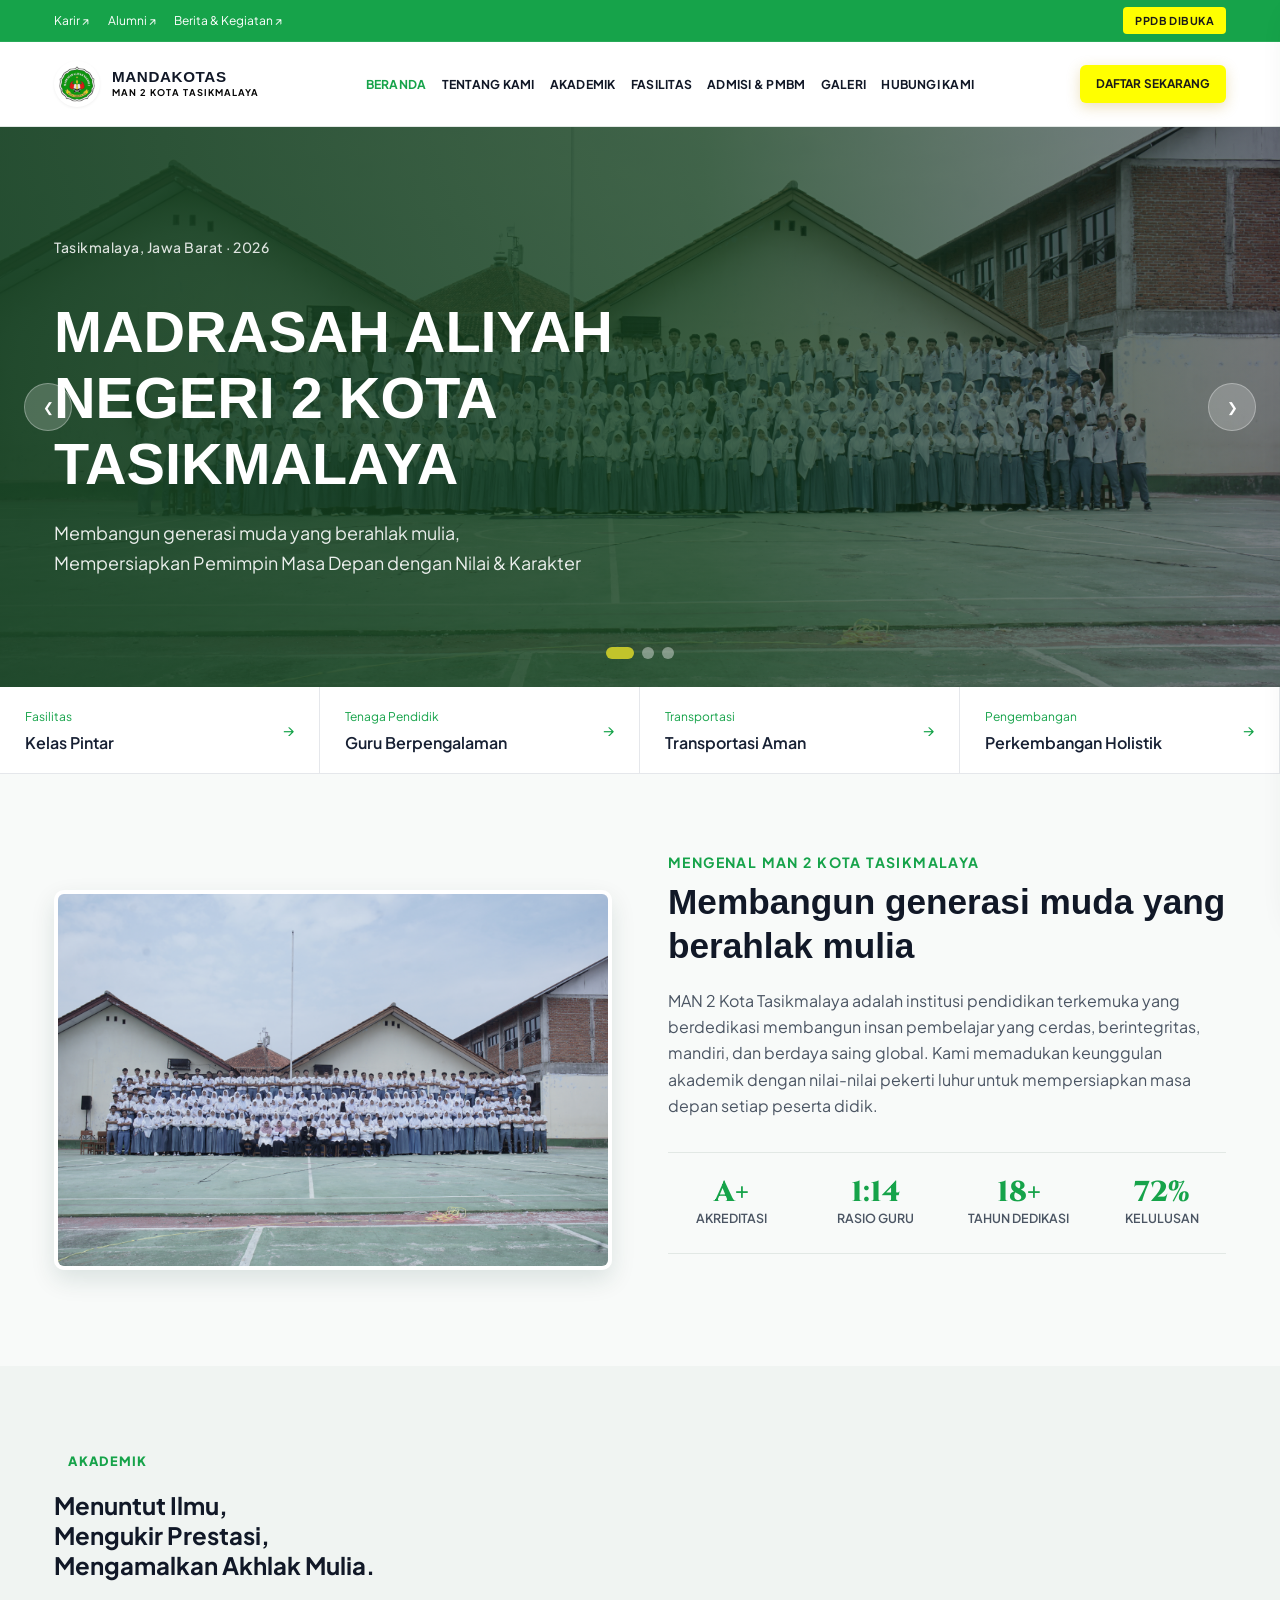
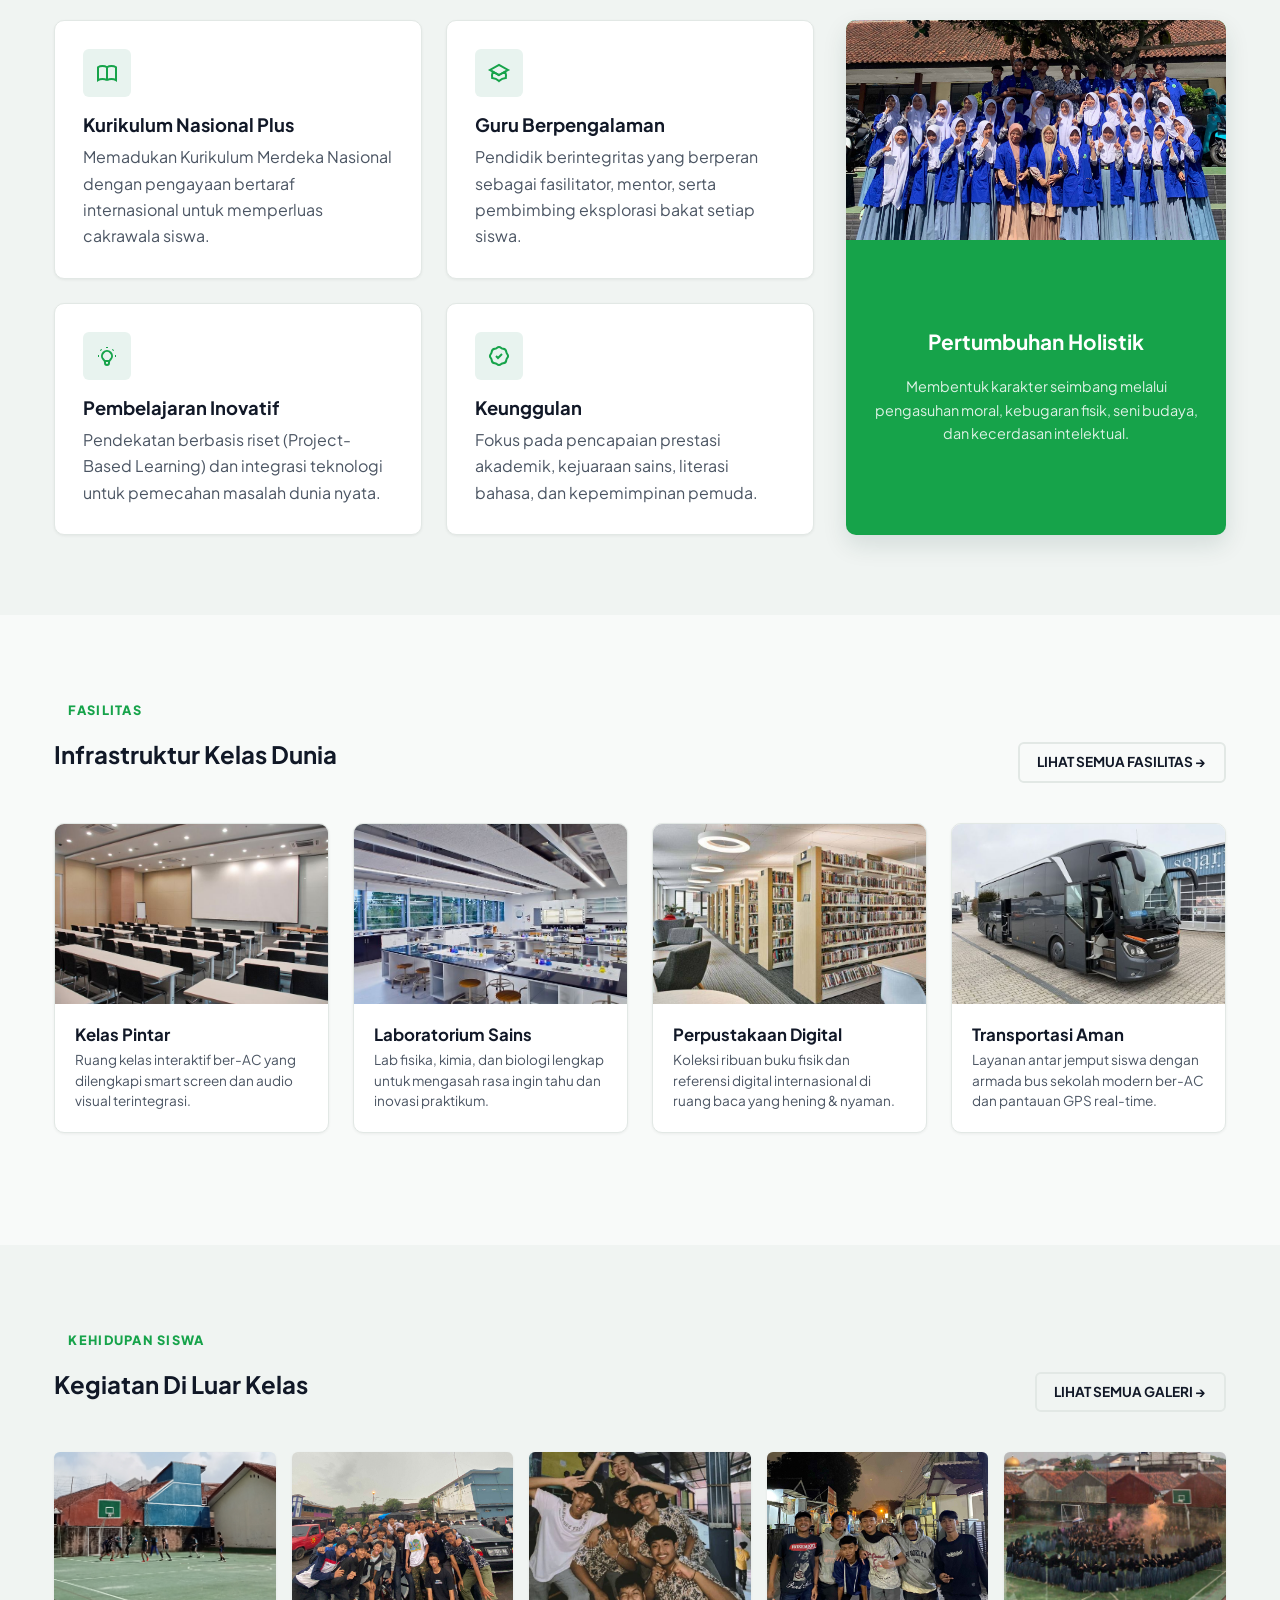
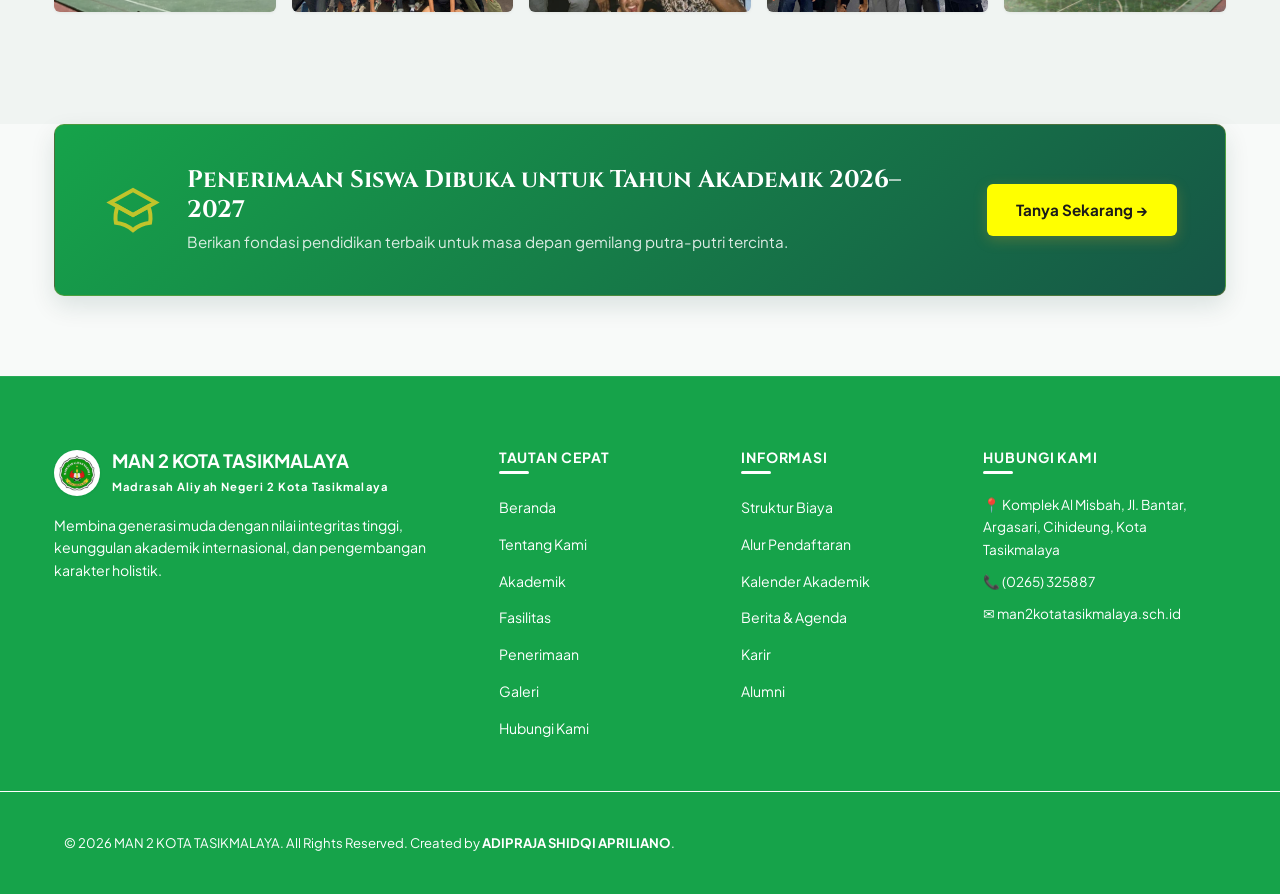
==== commit 39fdce6e: "Fix bar fitur utama dan hapus background hero yang 404" ====
--- a/index.html
+++ b/index.html
@@ -136,29 +136,29 @@
     </section>
 
     <!-- Fitur Utama Bar -->
-    <section class="menu-container">
-        <a href="#" class="menu-item">
-            <span class="menu-category">Fasilitas</span>
+    <section class="adipraja_menu-container">
+        <a href="#" class="adipraja_menu-item">
+            <span class="adipraja_menu-category">Fasilitas</span>
             <h3>Kelas Pintar</h3>
-            <span class="arrow">→</span>
+            <span class="adipraja_arrow">→</span>
         </a>
 
-        <a href="#" class="menu-item">
-            <span class="menu-category">Tenaga Pendidik</span>
+        <a href="#" class="adipraja_menu-item">
+            <span class="adipraja_menu-category">Tenaga Pendidik</span>
             <h3>Guru Berpengalaman</h3>
-            <span class="arrow">→</span>
+            <span class="adipraja_arrow">→</span>
         </a>
 
-        <a href="#" class="menu-item">
-            <span class="menu-category">Transportasi</span>
+        <a href="#" class="adipraja_menu-item">
+            <span class="adipraja_menu-category">Transportasi</span>
             <h3>Transportasi Aman</h3>
-            <span class="arrow">→</span>
+            <span class="adipraja_arrow">→</span>
         </a>
 
-        <a href="#" class="menu-item">
-            <span class="menu-category">Pengembangan</span>
+        <a href="#" class="adipraja_menu-item">
+            <span class="adipraja_menu-category">Pengembangan</span>
             <h3>Perkembangan Holistik</h3>
-            <span class="arrow">→</span>
+            <span class="adipraja_arrow">→</span>
         </a>
     </section>
 
--- a/css/style.css
+++ b/css/style.css
@@ -137,16 +137,16 @@
 }
 
 .adipraja_btn_primary {
-  background: #16a34a;
-  color: #ffffff;
-  box-shadow: 0 4px 14px #0c382e40;
+  background: #Ffff00;
+  color: #1b1a1a;
+  box-shadow: 0 4px 14px #c59b274d;
 }
 
 .adipraja_btn_primary:hover {
-  background: #165646;
-  color: #ffffff;
+  background: #Ffff00;
+  color: #1b1a1a;
   transform: translateY(-2px);
-  box-shadow: 0 6px 18px #95970059;
+  box-shadow: 0 6px 18px #c59b274d;
 }
 
 .adipraja_btn_accent {
@@ -1915,28 +1915,9 @@
 
 /* CSS fitur utama bar */
 
-/* Banner gambar */
-.adipraja_hero {
-  width: 100%;
-  height: 250px;
-  background-image: url('gambar-banner.jpg');
-  background-size: cover;
-  background-position: center;
-  position: relative;
-}
-
-/* Konten banner */
-.adipraja_hero-content {
-  position: absolute;
-  bottom: 0;
-  width: 100%;
-  padding: 20px 5%;
-  display: flex;
-  justify-content: space-between;
-  align-items: center;
-  color: white;
-  background: rgba(0, 40, 30, 0.75);
-}
+/* CATATAN: .adipraja_hero sudah diatur di bagian "HERO / BANNER" di atas.
+   Jangan menimpa height atau background-image di sini, karena gambar slide
+   (.adipraja_hero_slide) sudah menutupi seluruh area hero. */
 
 /* Container menu */
 .adipraja_menu-container {
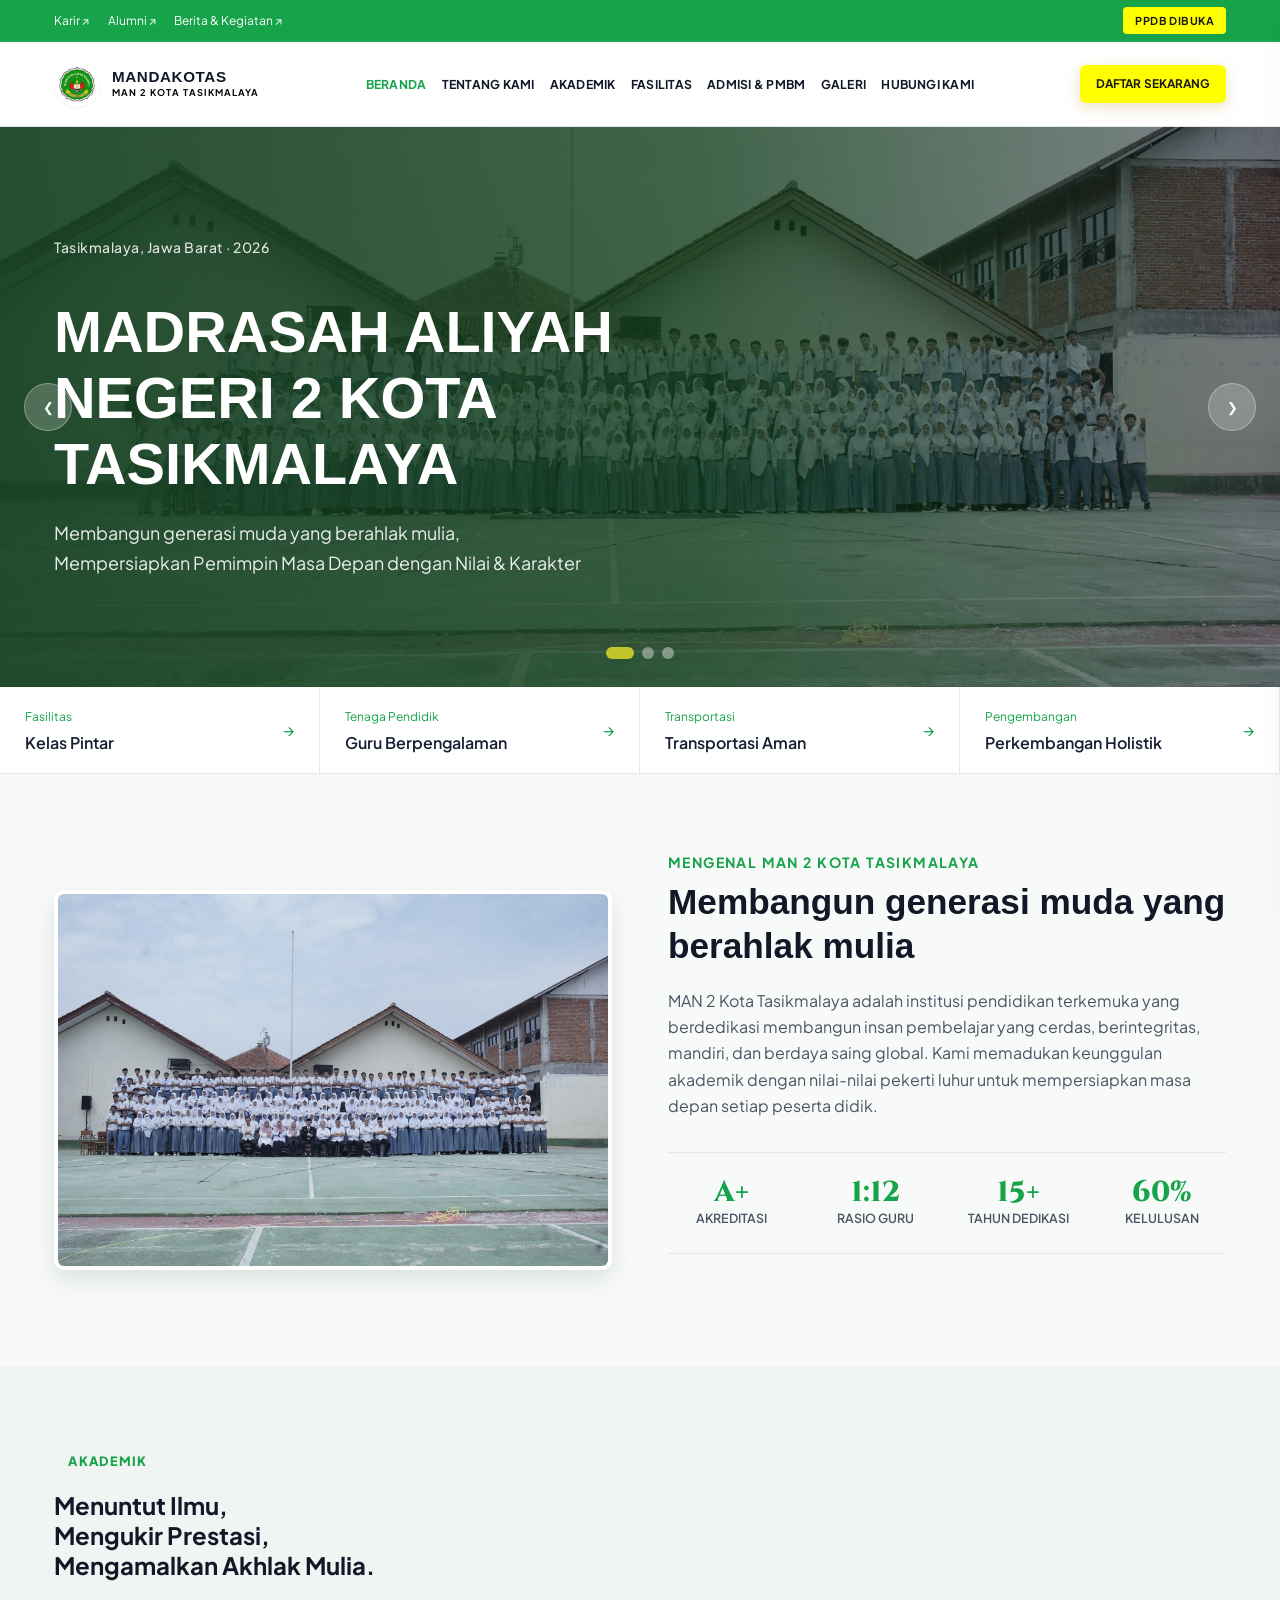
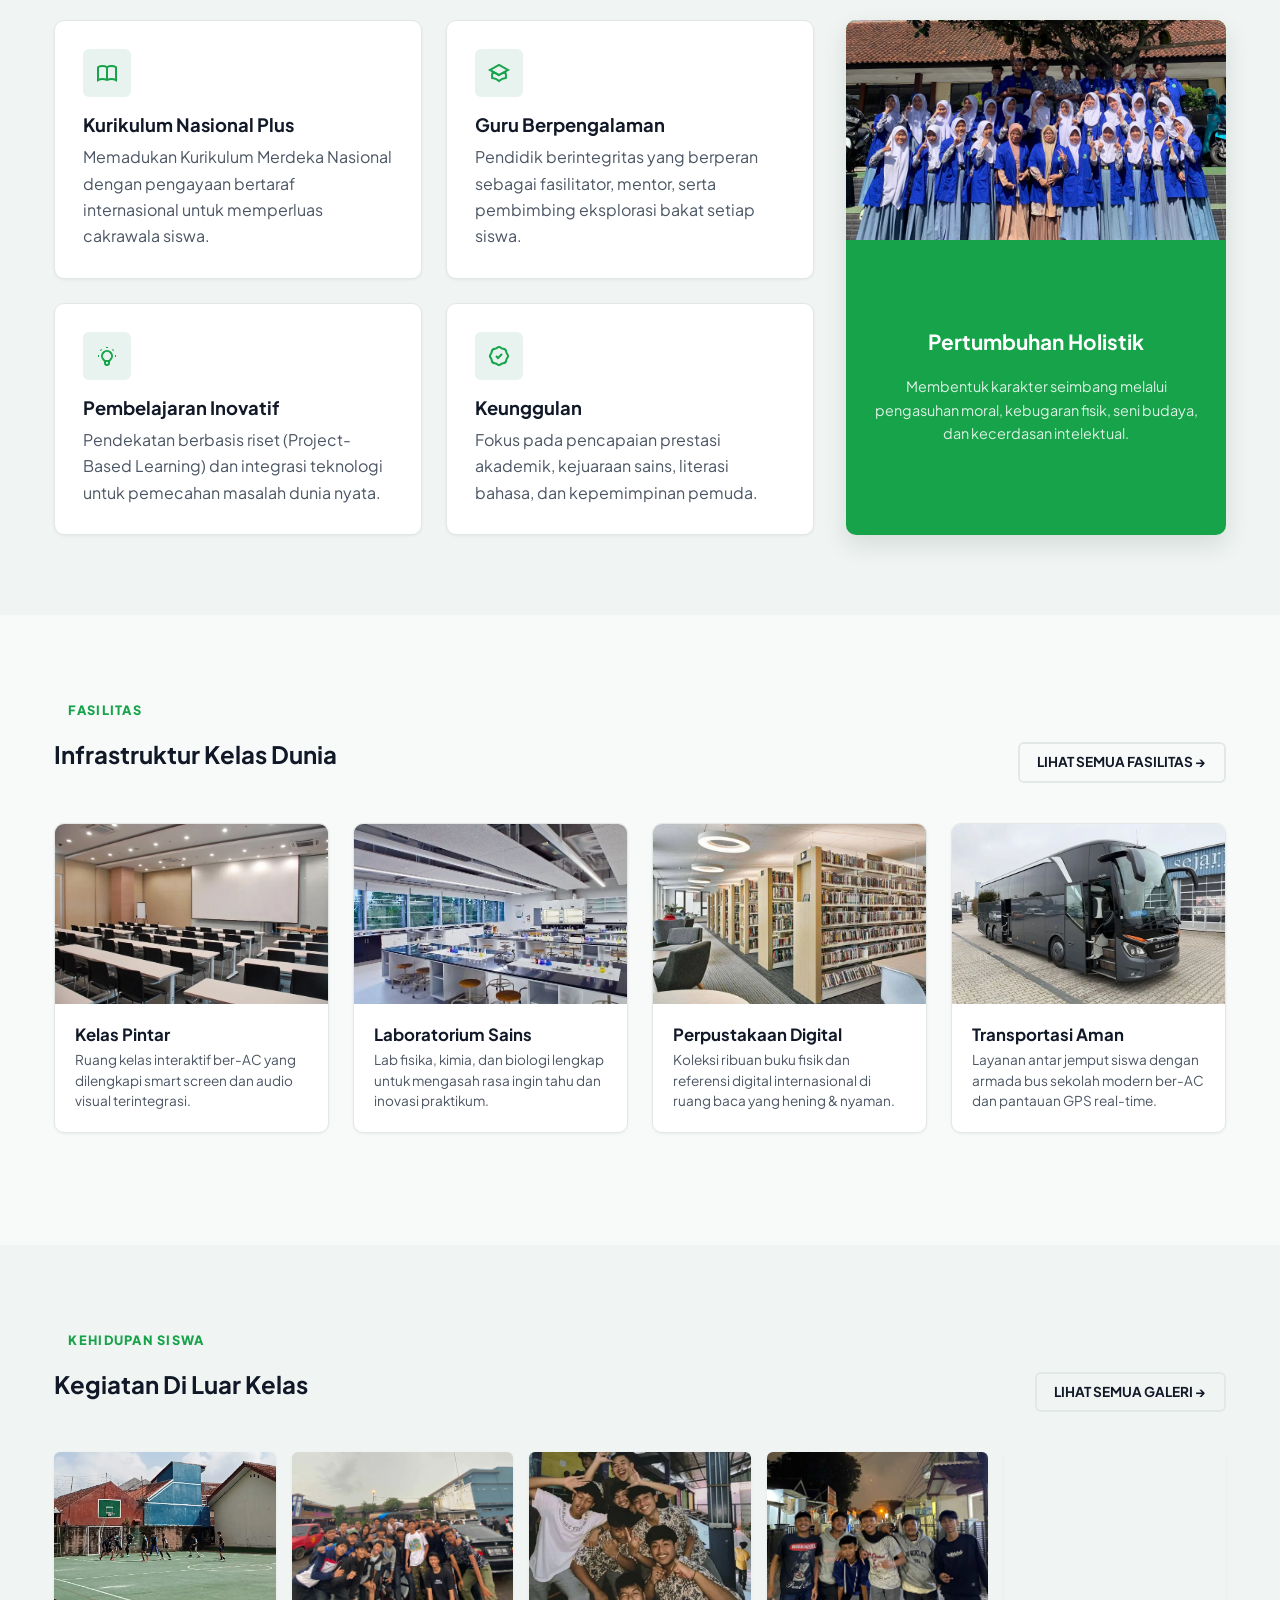
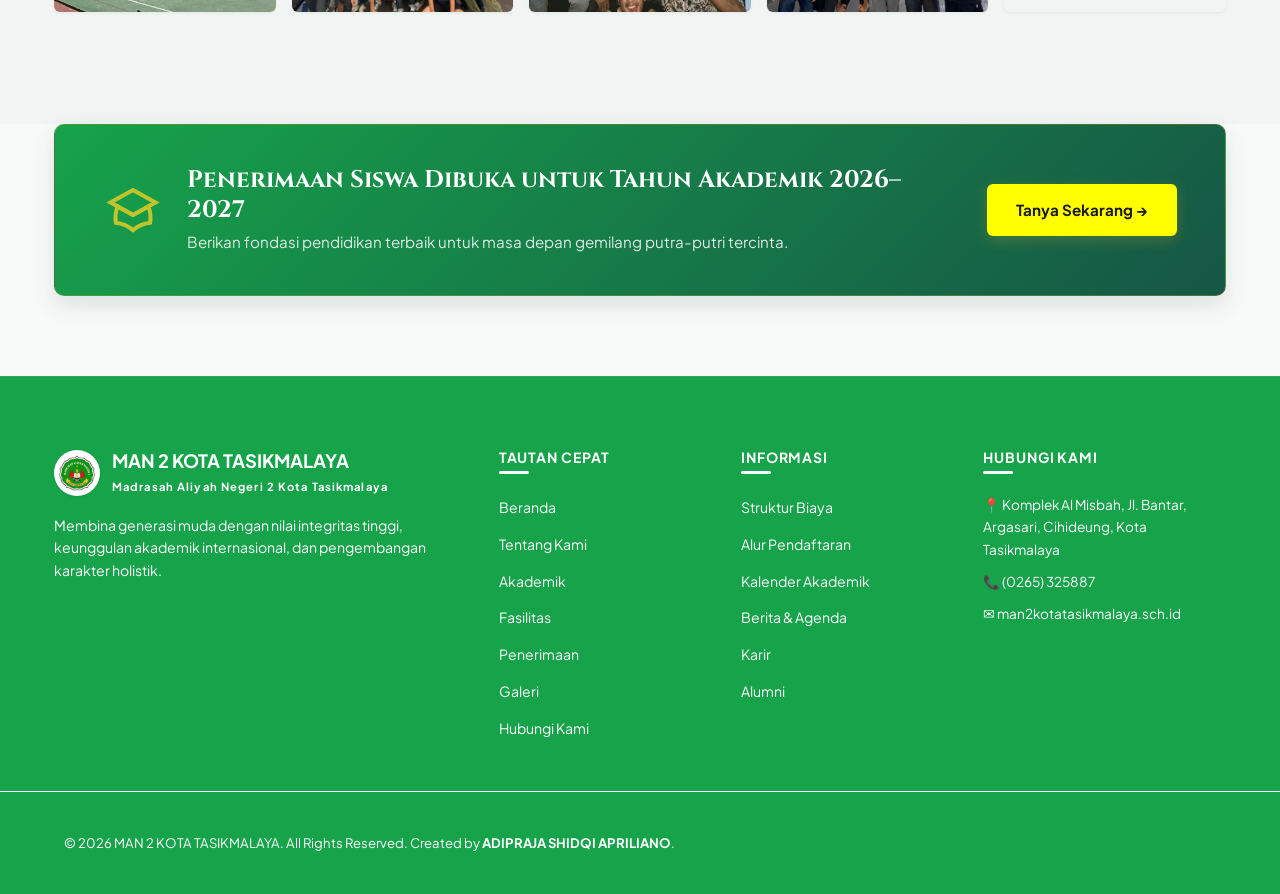
==== commit 8abaf5d8: "Optimalkan gambar ke WebP: 57 MB menjadi 4,9 MB, tambah lazy loading" ====
--- a/index.html
+++ b/index.html
@@ -106,11 +106,11 @@
     <section class="adipraja_hero" id="adipraja_hero">
         <!-- Slide 1 -->
         <div class="adipraja_hero_slide adipraja_active"
-            style="background-image: url('./assets/images/foto\ ang\ putih.JPG');"></div>
+            style="background-image: url('./assets/images/foto\ ang\ putih.webp');"></div>
         <!-- Slide 2 -->
-        <div class="adipraja_hero_slide" style="background-image: url('./assets/images/ft\ ang\ flare.JPG');"></div>
+        <div class="adipraja_hero_slide" style="background-image: url('./assets/images/ft\ ang\ flare.webp');"></div>
         <!-- Slide 3 -->
-        <div class="adipraja_hero_slide" style="background-image: url('./assets/images/ang\ drone.JPG');"></div>
+        <div class="adipraja_hero_slide" style="background-image: url('./assets/images/ang\ drone.webp');"></div>
 
         <div class="adipraja_hero_overlay"></div>
 
@@ -167,8 +167,8 @@
         <div class="adipraja_container">
             <div class="adipraja_welcome_grid">
                 <div class="adipraja_welcome_visual">
-                    <img src="./assets/images/gr.JPG" alt="Gedung Sekolah MAN 2 Kota Tasikmalaya"
-                        class="adipraja_welcome_img">
+                    <img src="./assets/images/gr.webp" alt="Gedung Sekolah MAN 2 Kota Tasikmalaya"
+                        class="adipraja_welcome_img" loading="lazy" decoding="async">
                 </div>
 
                 <div class="adipraja_welcome_content">
@@ -279,8 +279,8 @@
 
                 <!-- 1 Card Side Promo: -->
                 <div class="adipraja_side_promo">
-                    <img src="./assets/images/barudak ipa.jpg" alt="Pertumbuhan Holistik Siswa MAN 2 Kota Tasikmalaya"
-                        class="adipraja_side_promo_img">
+                    <img src="./assets/images/barudak ipa.webp" alt="Pertumbuhan Holistik Siswa MAN 2 Kota Tasikmalaya"
+                        class="adipraja_side_promo_img" loading="lazy" decoding="async">
                     <div class="adipraja_side_promo_body">
                         <h3>Pertumbuhan Holistik</h3>
                         <p class="adipraja_welcome_kicker"></p>
@@ -311,7 +311,7 @@
 
                 <div class="adipraja_facility_card">
                     <div class="adipraja_facility_img_wrap">
-                        <img src="./assets/images/ruang kelas ber ac.jpg" alt="Kelas Pintar">
+                        <img src="./assets/images/ruang kelas ber ac.webp" alt="Kelas Pintar" loading="lazy" decoding="async">
                         <div class="adipraja_facility_badge_icon">&#128187;</div>
                     </div>
 
@@ -325,7 +325,7 @@
 
                 <div class="adipraja_facility_card">
                     <div class="adipraja_facility_img_wrap">
-                        <img src="./assets/images/lab sains.jpg" alt="Laboratorium Sains">
+                        <img src="./assets/images/lab sains.webp" alt="Laboratorium Sains" loading="lazy" decoding="async">
                         <div class="adipraja_facility_badge_icon">&#128300;</div>
                     </div>
 
@@ -340,7 +340,7 @@
 
                 <div class="adipraja_facility_card">
                     <div class="adipraja_facility_img_wrap">
-                        <img src="./assets/images/perpus digital.jpg" alt="Library">
+                        <img src="./assets/images/perpus digital.webp" alt="Library" loading="lazy" decoding="async">
                         <div class="adipraja_facility_badge_icon">&#128218;</div>
                     </div>
 
@@ -354,7 +354,7 @@
 
                 <div class="adipraja_facility_card">
                     <div class="adipraja_facility_img_wrap">
-                        <img src="./assets/images/bus.jpg" alt="Transport">
+                        <img src="./assets/images/bus.webp" alt="Transport" loading="lazy" decoding="async">
                         <div class="adipraja_facility_badge_icon">&#128652;</div>
                     </div>
 
@@ -385,33 +385,33 @@
             </div>
 
             <div class="adipraja_galeri_row">
-                <div class="adipraja_galeri_thumb adipraja_lightbox_trigger" data-img="./assets/images/ftsl.jpg"
+                <div class="adipraja_galeri_thumb adipraja_lightbox_trigger" data-img="./assets/images/ftsl.webp"
                     data-caption="Latihan Futsal Liga Pendidikan">
-                    <img src="./assets/images/ftsl.jpg" alt="Diskusi Siswa">
+                    <img src="./assets/images/ftsl.webp" alt="Diskusi Siswa" loading="lazy" decoding="async">
                     <div class="adipraja_galeri_overlay">&#128269;</div>
                 </div>
 
-                <div class="adipraja_galeri_thumb adipraja_lightbox_trigger" data-img="./assets/images/ultras.jpg"
+                <div class="adipraja_galeri_thumb adipraja_lightbox_trigger" data-img="./assets/images/ultras.webp"
                     data-caption="Kegiatan ultras siswa MAN 2 Kota Tasikmalaya">
-                    <img src="./assets/images/ultras.jpg" alt="Kegiatan ultras siswa MAN 2 Kota Tasikmalaya">
+                    <img src="./assets/images/ultras.webp" alt="Kegiatan ultras siswa MAN 2 Kota Tasikmalaya" loading="lazy" decoding="async">
                     <div class="adipraja_galeri_overlay">&#128269;</div>
                 </div>
 
                 <div class="adipraja_galeri_thumb adipraja_lightbox_trigger"
-                    data-img="./assets/images/supporter mn2.jpg" data-caption="Kegiatan Supporter Futsal MAN 2">
-                    <img src="./assets/images/supporter mn2.jpg" alt="Kegiatan supporter">
+                    data-img="./assets/images/supporter mn2.webp" data-caption="Kegiatan Supporter Futsal MAN 2">
+                    <img src="./assets/images/supporter mn2.webp" alt="Kegiatan supporter" loading="lazy" decoding="async">
                     <div class="adipraja_galeri_overlay">&#128269;</div>
                 </div>
 
                 <div class="adipraja_galeri_thumb adipraja_lightbox_trigger"
-                    data-img="./assets/images/barudak bebas.jpg" data-caption="Kegiatan Ngaliwet Barudak Bebas">
-                    <img src="./assets/images/barudak bebas.jpg" alt="barudak bebas">
+                    data-img="./assets/images/barudak bebas.webp" data-caption="Kegiatan Ngaliwet Barudak Bebas">
+                    <img src="./assets/images/barudak bebas.webp" alt="barudak bebas" loading="lazy" decoding="async">
                     <div class="adipraja_galeri_overlay">&#128269;</div>
                 </div>
 
-                <div class="adipraja_galeri_thumb adipraja_lightbox_trigger" data-img="./assets/images/prpshn.jpg"
+                <div class="adipraja_galeri_thumb adipraja_lightbox_trigger" data-img="./assets/images/prpshn.webp"
                     data-caption="Kegiatan Perpisahan">
-                    <img src="./assets/images/prpshn.jpg" alt="Perpisahan siswa MAN 2 Angkatan 24">
+                    <img src="./assets/images/prpshn.webp" alt="Perpisahan siswa MAN 2 Angkatan 24" loading="lazy" decoding="async">
                     <div class="adipraja_galeri_overlay">&#128269;</div>
                 </div>
             </div>
@@ -508,7 +508,7 @@
     <div class="adipraja_lightbox" id="adipraja_lightbox_modal">
         <button class="adipraja_lightbox_close" id="adipraja_lightbox_close_btn"
             aria-label="Tutup Lightbox">&times;</button>
-        <img src="" alt="Preview Foto" class="adipraja_lightbox_img" id="adipraja_lightbox_image">
+        <img src="" alt="Preview Foto" class="adipraja_lightbox_img" id="adipraja_lightbox_image" loading="lazy" decoding="async">
         <div class="adipraja_lightbox_caption" id="adipraja_lightbox_caption_text"></div>
     </div>
 
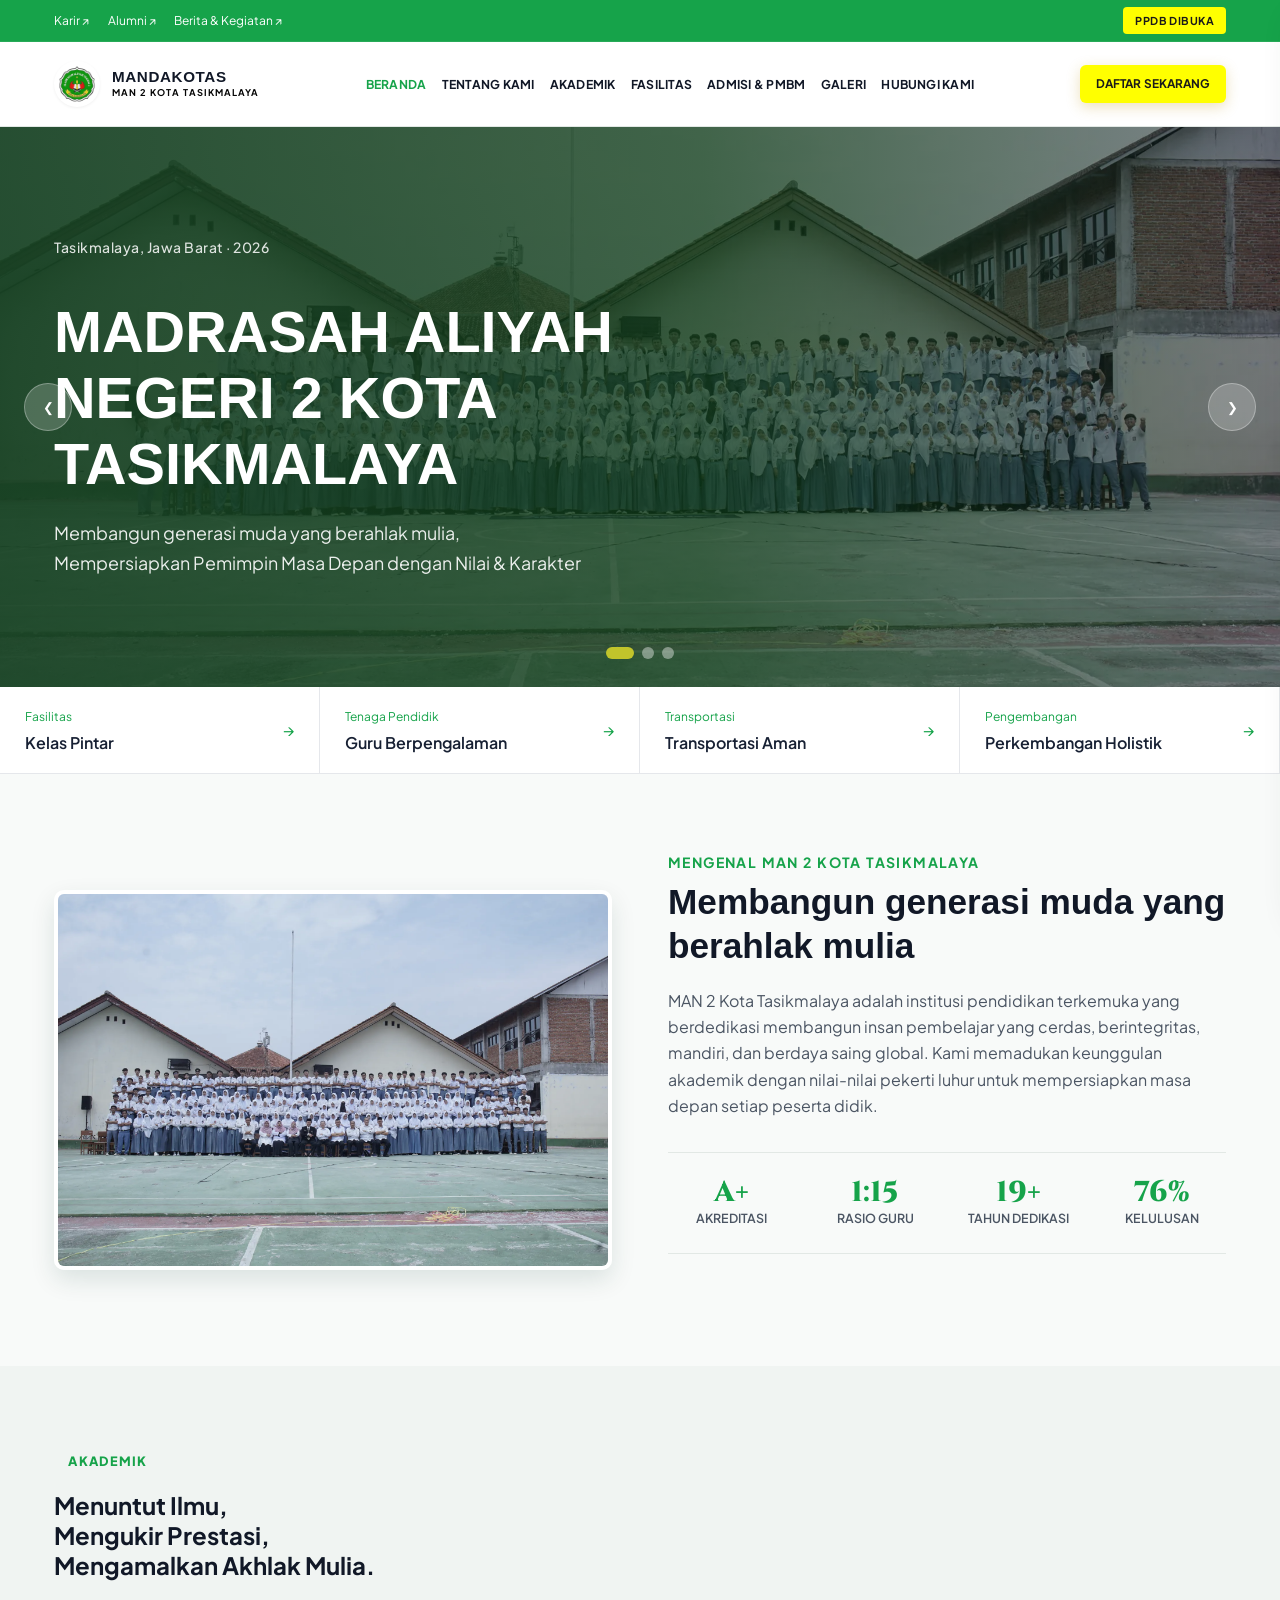
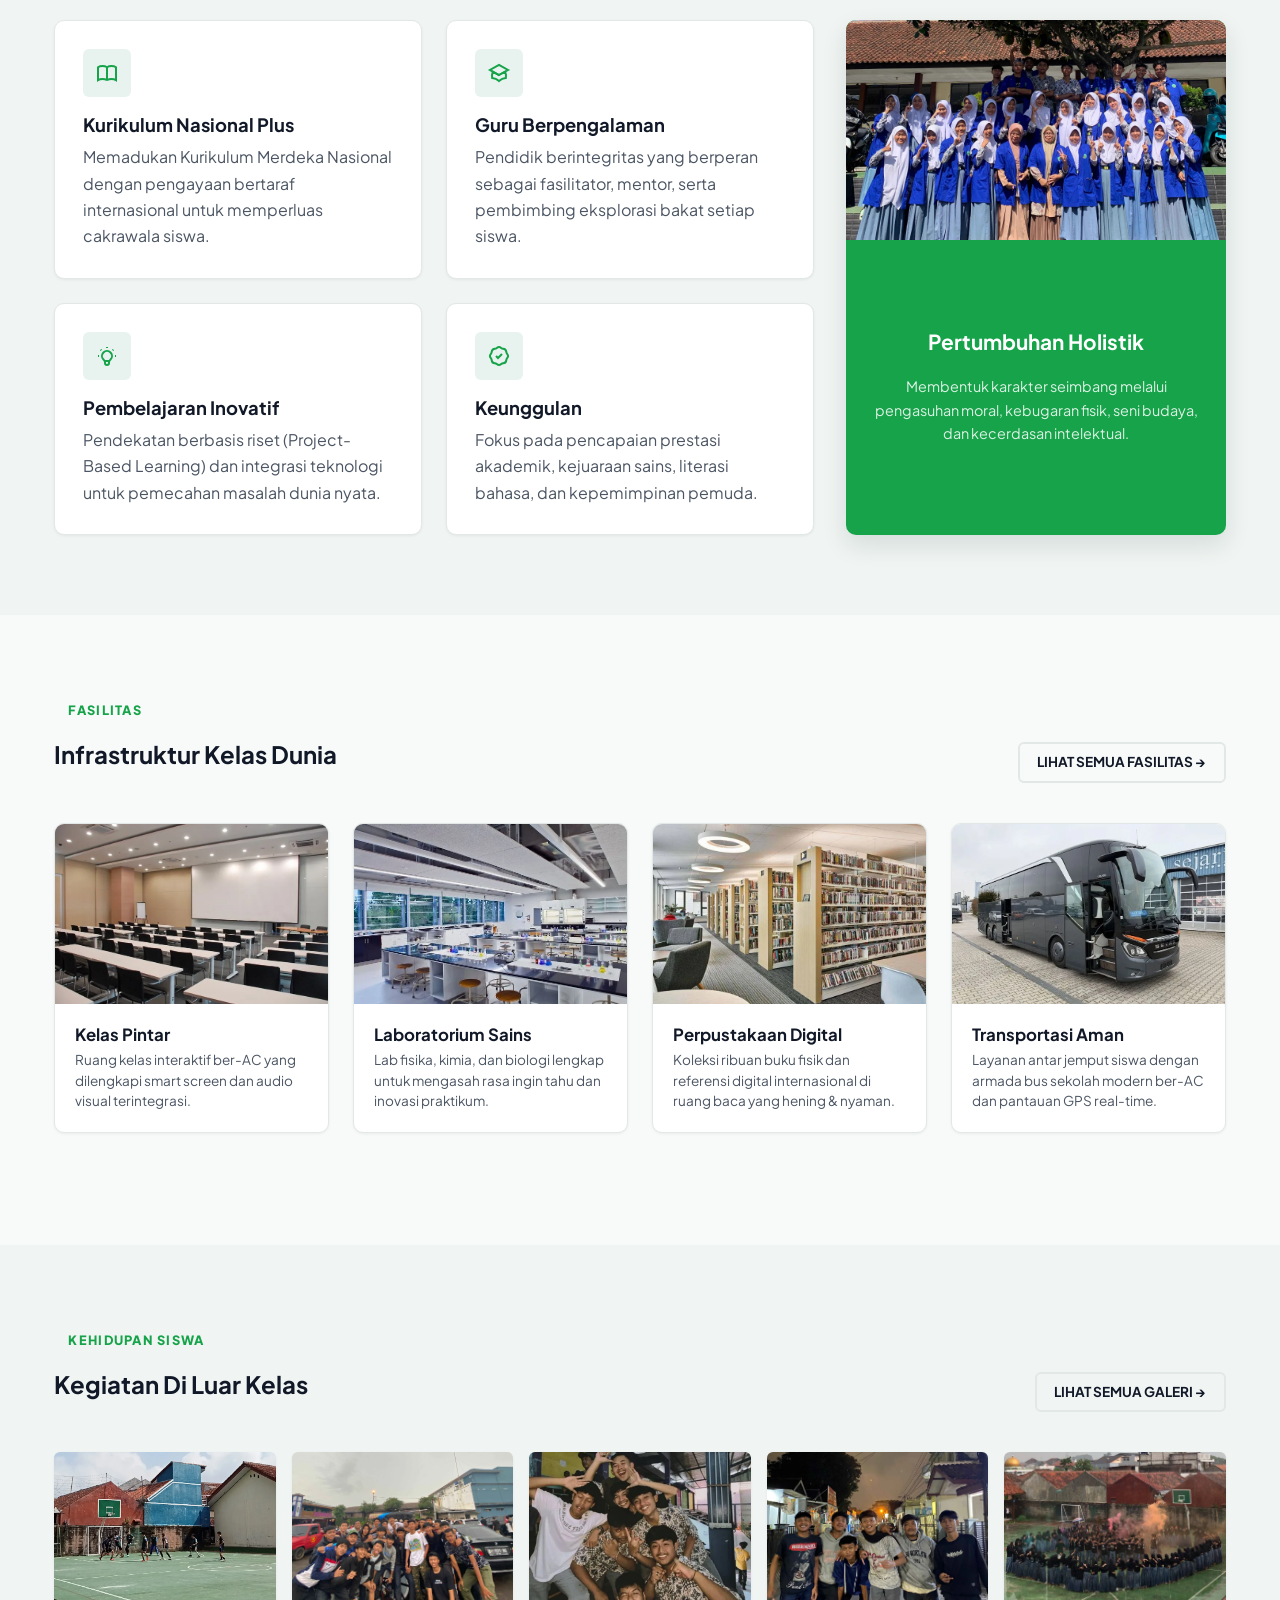
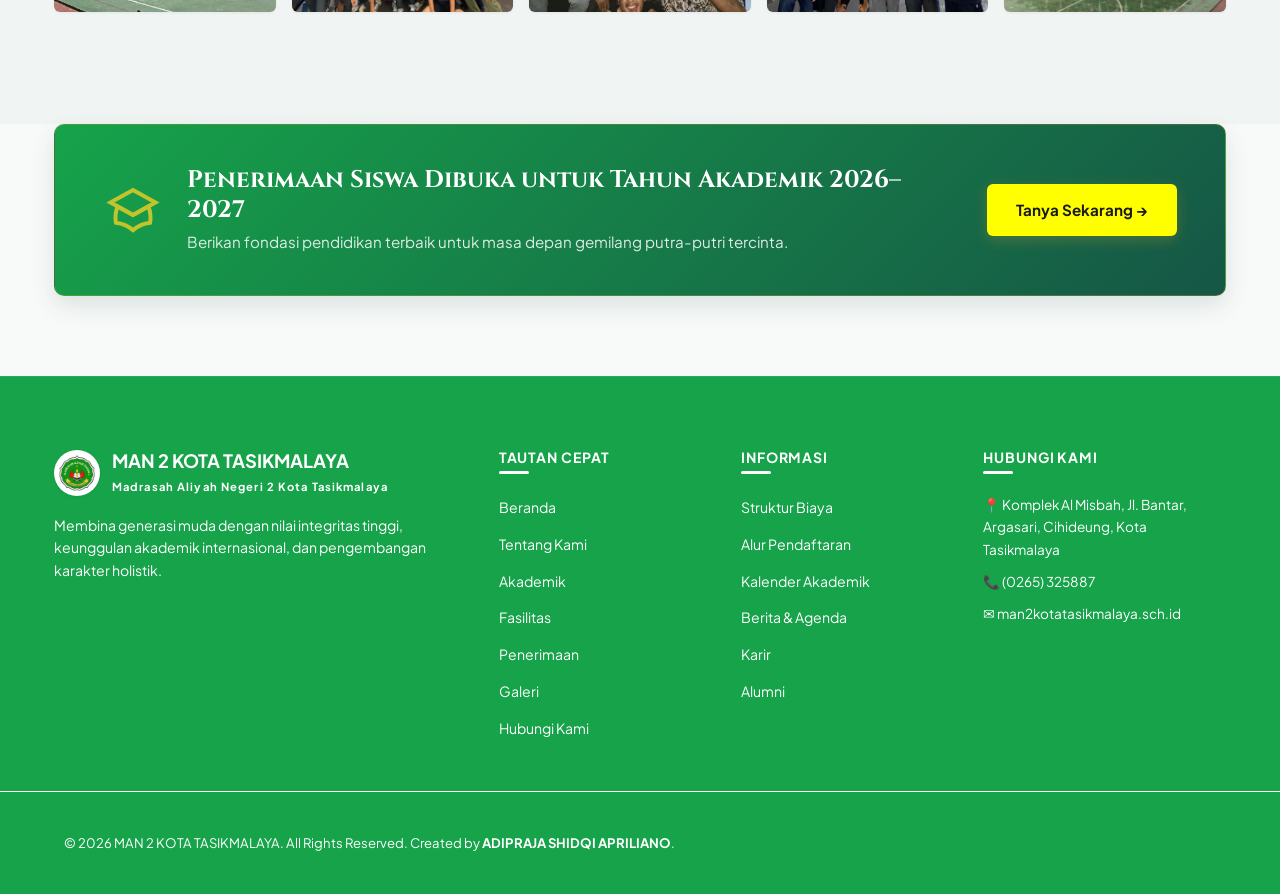
==== commit 68ff18b9: "Optimalkan logo dan favicon (285 KB menjadi 16 KB + 8 KB)" ====
--- a/index.html
+++ b/index.html
@@ -5,7 +5,7 @@
     <meta charset="UTF-8">
     <meta name="viewport" content="width=device-width, initial-scale=1.0">
     <title>BERANDA | MAN 2 KOTA TASIKMALAYA</title>
-    <link rel="icon" type="image/x-icon" href="./assets/images/LOGO MAN 2.png">
+    <link rel="icon" type="image/png" href="./assets/images/favicon-64.png">
     <link rel="stylesheet" href="css/style.css">
 </head>
 
@@ -37,7 +37,7 @@
             <!-- Brand Logo -->
             <a href="./beranda.html" class="adipraja_brand">
                 <div class="logo-icon">
-                    <img src="./assets/images/LOGO MAN 2.png" alt="LOGO MAN 2">
+                    <img src="./assets/images/LOGO MAN 2.webp" alt="LOGO MAN 2">
                 </div>
 
                 <div class="adipraja_brand_text">
@@ -77,7 +77,7 @@
     <div class="adipraja_drawer" id="adipraja_mobile_drawer">
         <div class="adipraja_drawer_header">
             <div class="adipraja_brand">
-                <div class="logo-icon"><img src="./assets/images/LOGO MAN 2.png" alt="LOGO MAN 2"></div>
+                <div class="logo-icon"><img src="./assets/images/LOGO MAN 2.webp" alt="LOGO MAN 2"></div>
                 <div class="adipraja_brand_text">
                     <h2>MAN 2 KOTA</h2>
                     <span>TASIKMALAYA</span>
@@ -447,7 +447,7 @@
                 <div class="adipraja_footer_brand">
                     <div style="display:flex;align-items:center;gap:0.75rem;margin-bottom:1rem;">
                         <div class="logo-icon">
-                            <img src="./assets/images/LOGO MAN 2.png" alt="LOGO MAN 2">
+                            <img src="./assets/images/LOGO MAN 2.webp" alt="LOGO MAN 2">
                         </div>
 
                         <div>
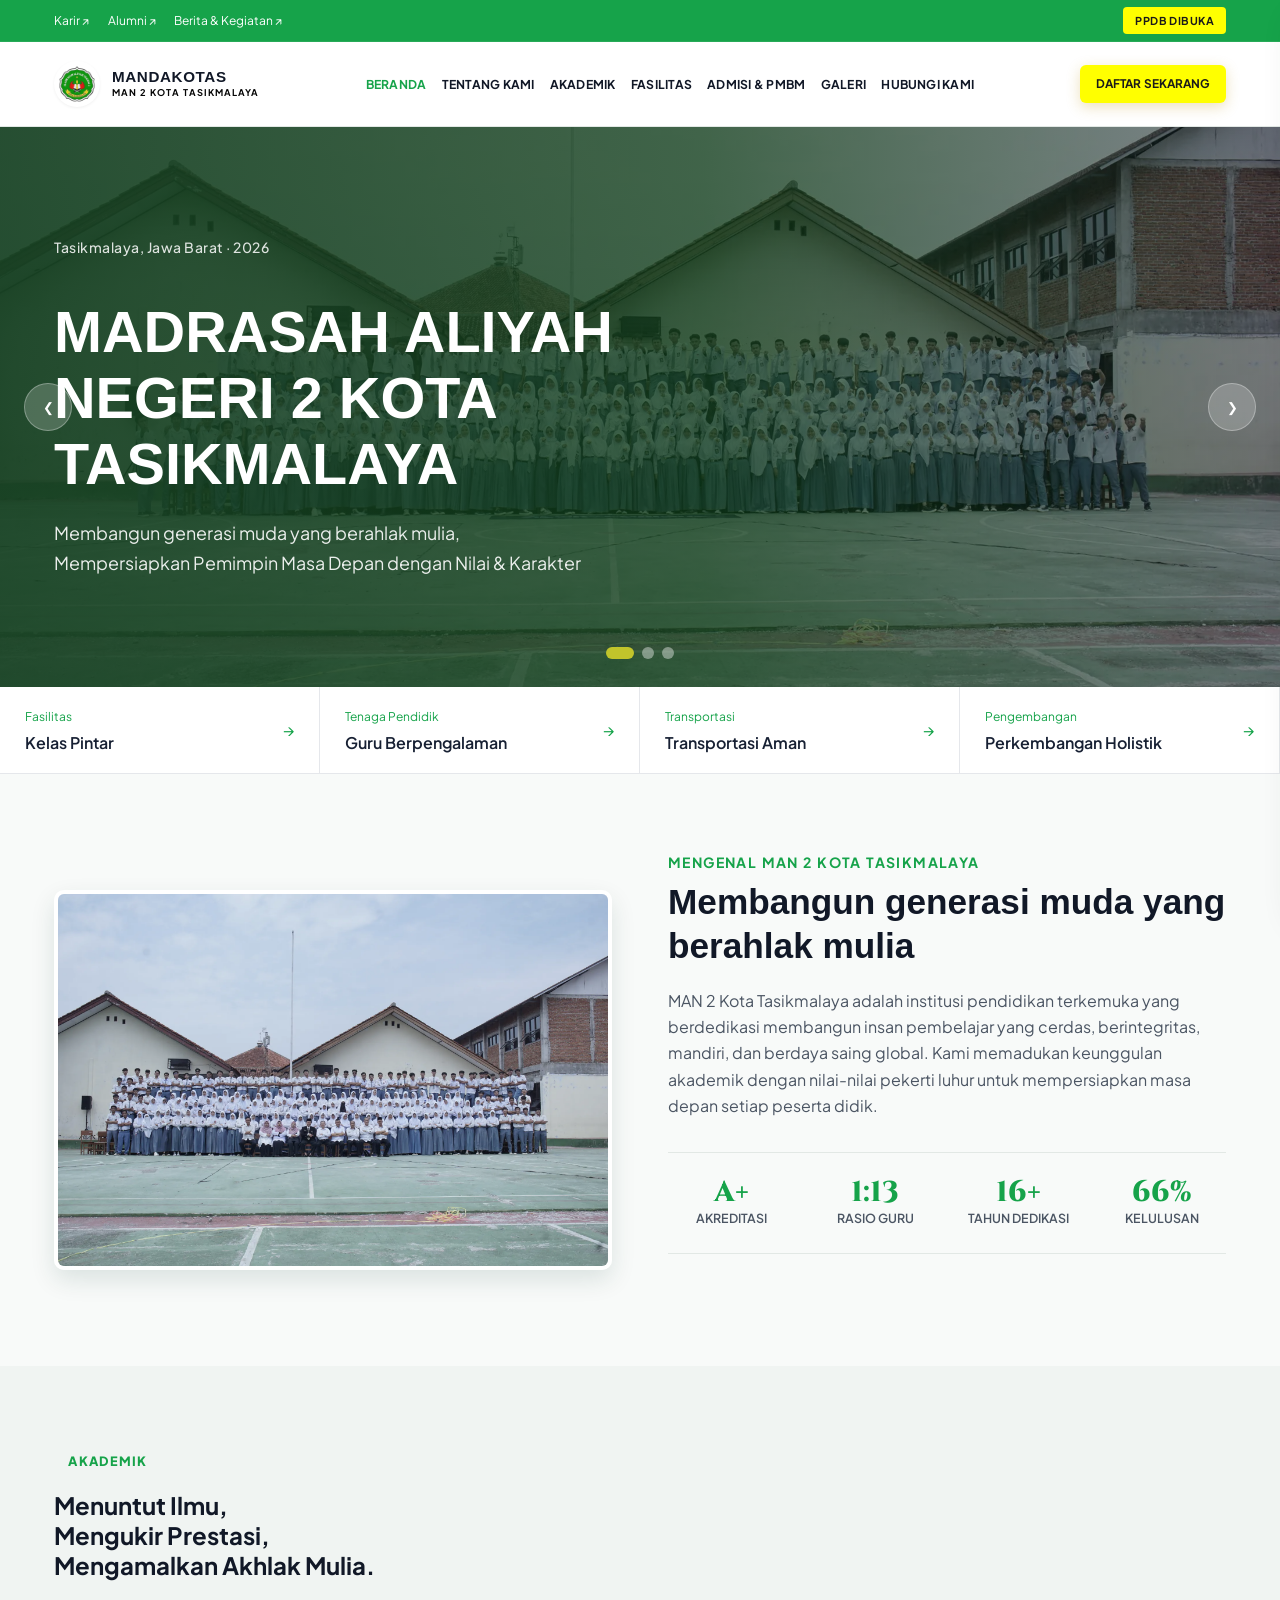
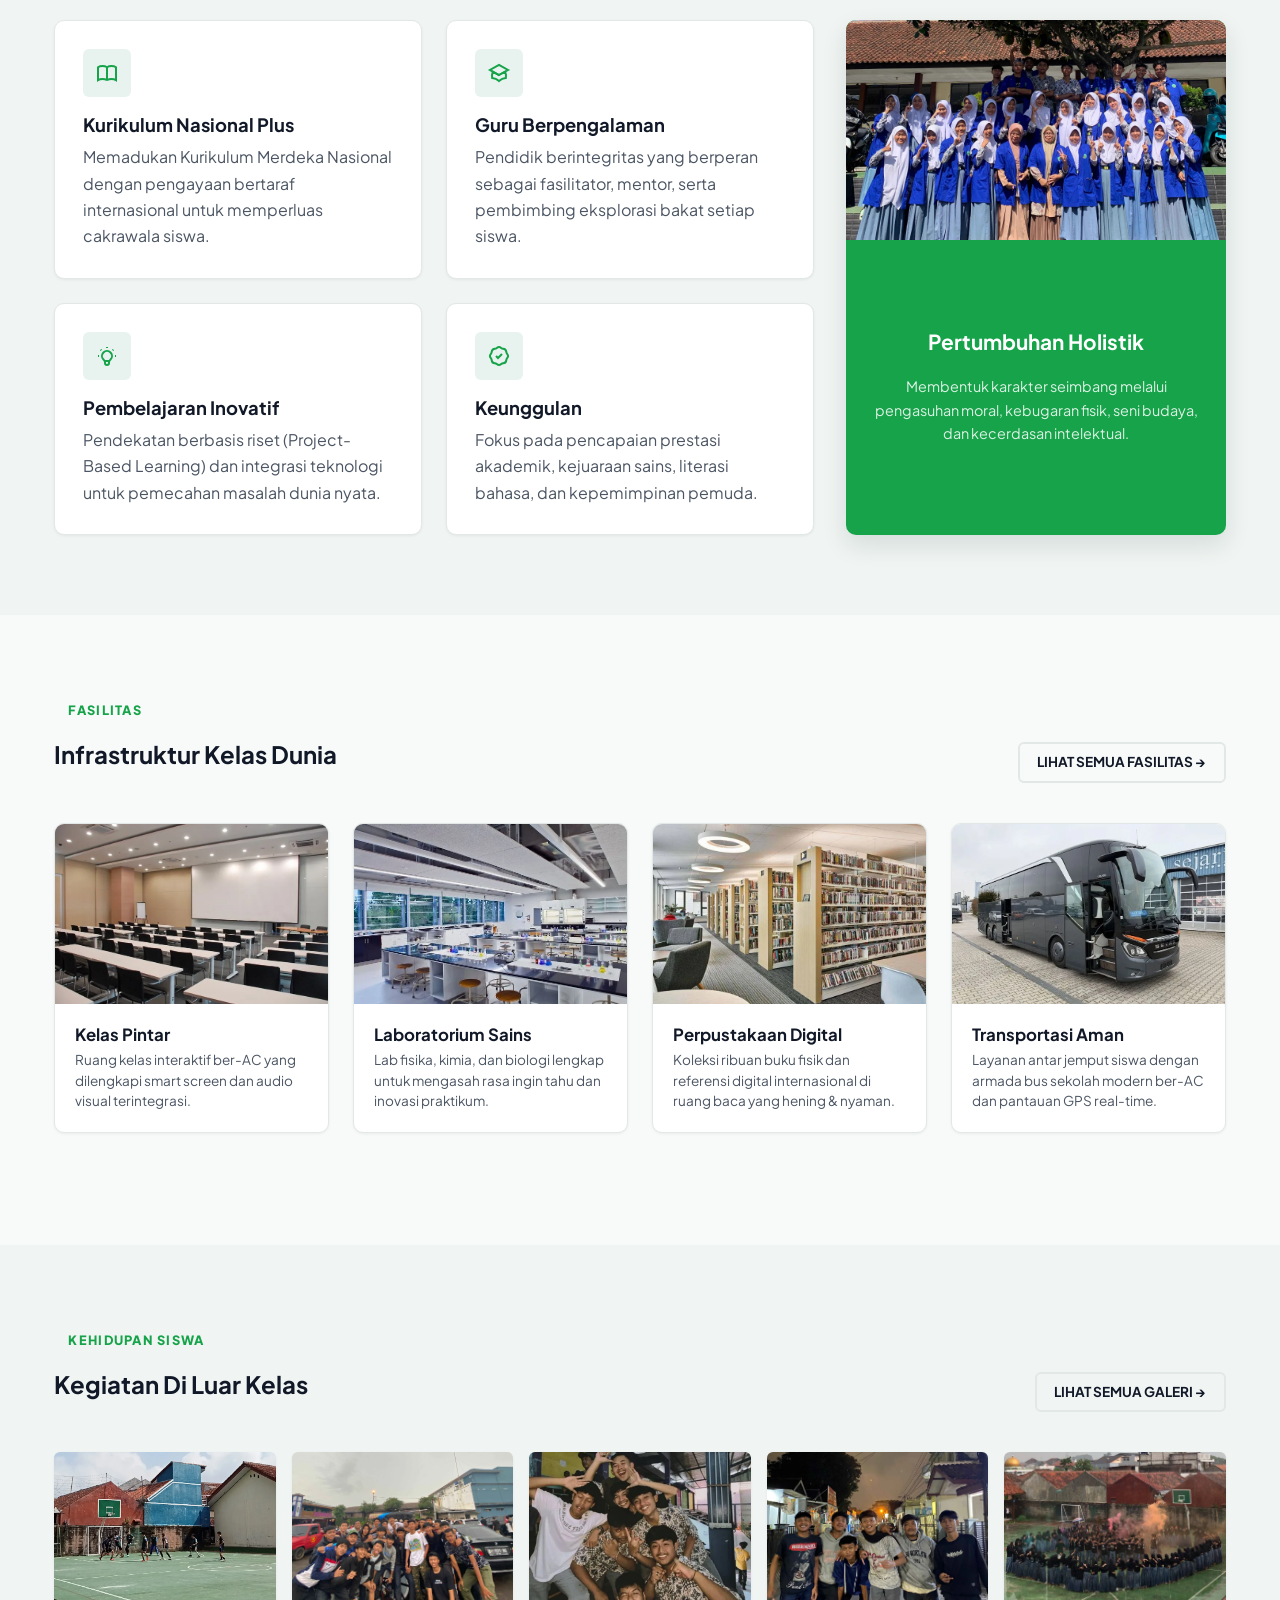
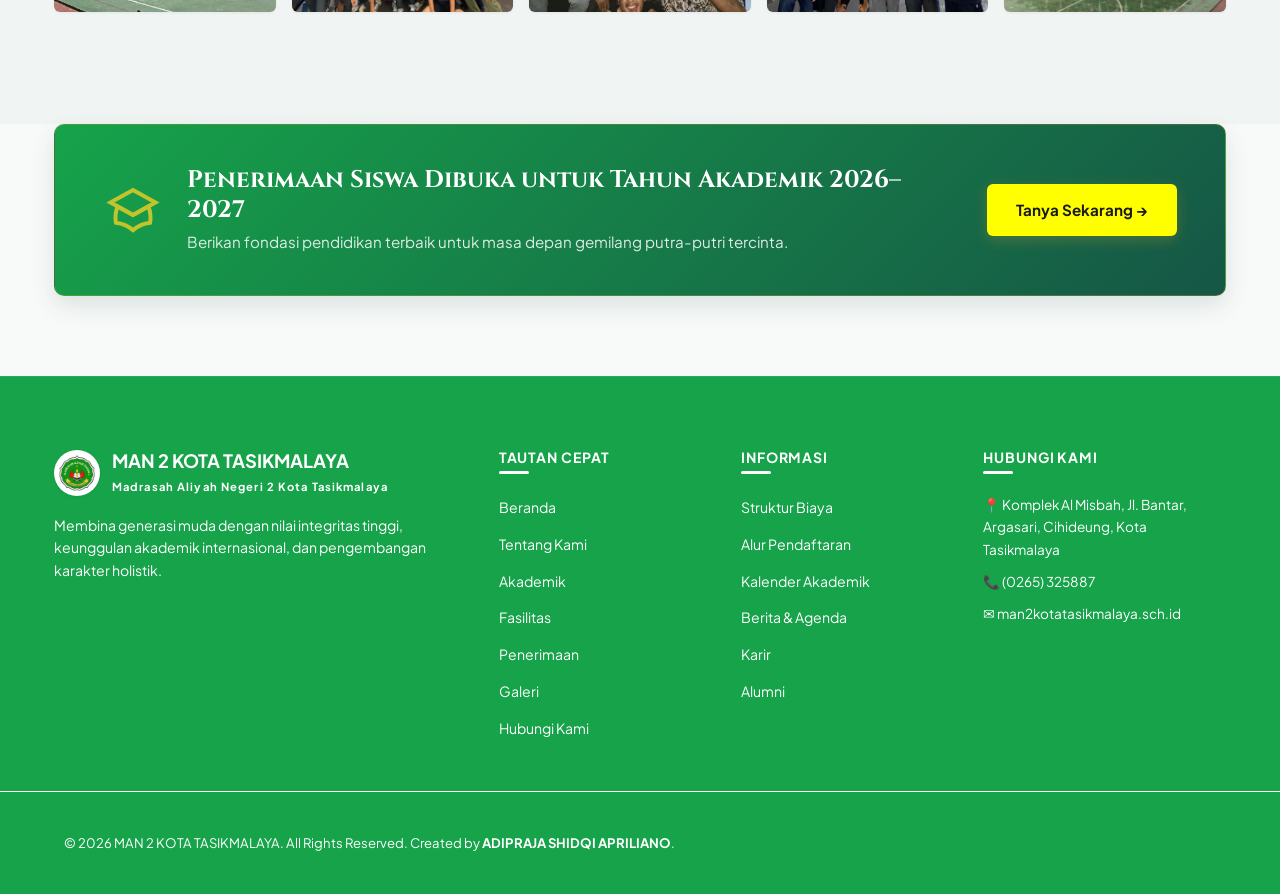
==== commit 2776b7fa: "update link fitur bar" ====
--- a/index.html
+++ b/index.html
@@ -137,25 +137,25 @@
 
     <!-- Fitur Utama Bar -->
     <section class="adipraja_menu-container">
-        <a href="#" class="adipraja_menu-item">
+        <a href="./fasilitas.html" class="adipraja_menu-item">
             <span class="adipraja_menu-category">Fasilitas</span>
             <h3>Kelas Pintar</h3>
             <span class="adipraja_arrow">→</span>
         </a>
 
-        <a href="#" class="adipraja_menu-item">
+        <a href="./akademik.html" class="adipraja_menu-item">
             <span class="adipraja_menu-category">Tenaga Pendidik</span>
             <h3>Guru Berpengalaman</h3>
             <span class="adipraja_arrow">→</span>
         </a>
 
-        <a href="#" class="adipraja_menu-item">
+        <a href="./fasilitas.html" class="adipraja_menu-item">
             <span class="adipraja_menu-category">Transportasi</span>
             <h3>Transportasi Aman</h3>
             <span class="adipraja_arrow">→</span>
         </a>
 
-        <a href="#" class="adipraja_menu-item">
+        <a href="./akademik.html" class="adipraja_menu-item">
             <span class="adipraja_menu-category">Pengembangan</span>
             <h3>Perkembangan Holistik</h3>
             <span class="adipraja_arrow">→</span>
--- a/css/style.css
+++ b/css/style.css
@@ -1281,7 +1281,7 @@
   content: "";
   position: absolute;
   left: 0;
-  bottom:0;
+  bottom: 0;
   width: 30px;
   height: 3px;
   background-color: #ffffff;
@@ -1773,9 +1773,6 @@
 }
 
 /* HALAMAN KARIR & ALUMNI */
-/* CSS khusus untuk karir.html dan alumni.html. */
-
-/* --- Grid kartu lowongan kerja (halaman karir) --- */
 .adipraja_job_grid {
   display: grid;
   grid-template-columns: repeat(3, minmax(0, 1fr));
@@ -1915,10 +1912,6 @@
 
 /* CSS fitur utama bar */
 
-/* CATATAN: .adipraja_hero sudah diatur di bagian "HERO / BANNER" di atas.
-   Jangan menimpa height atau background-image di sini, karena gambar slide
-   (.adipraja_hero_slide) sudah menutupi seluruh area hero. */
-
 /* Container menu */
 .adipraja_menu-container {
   display: grid;
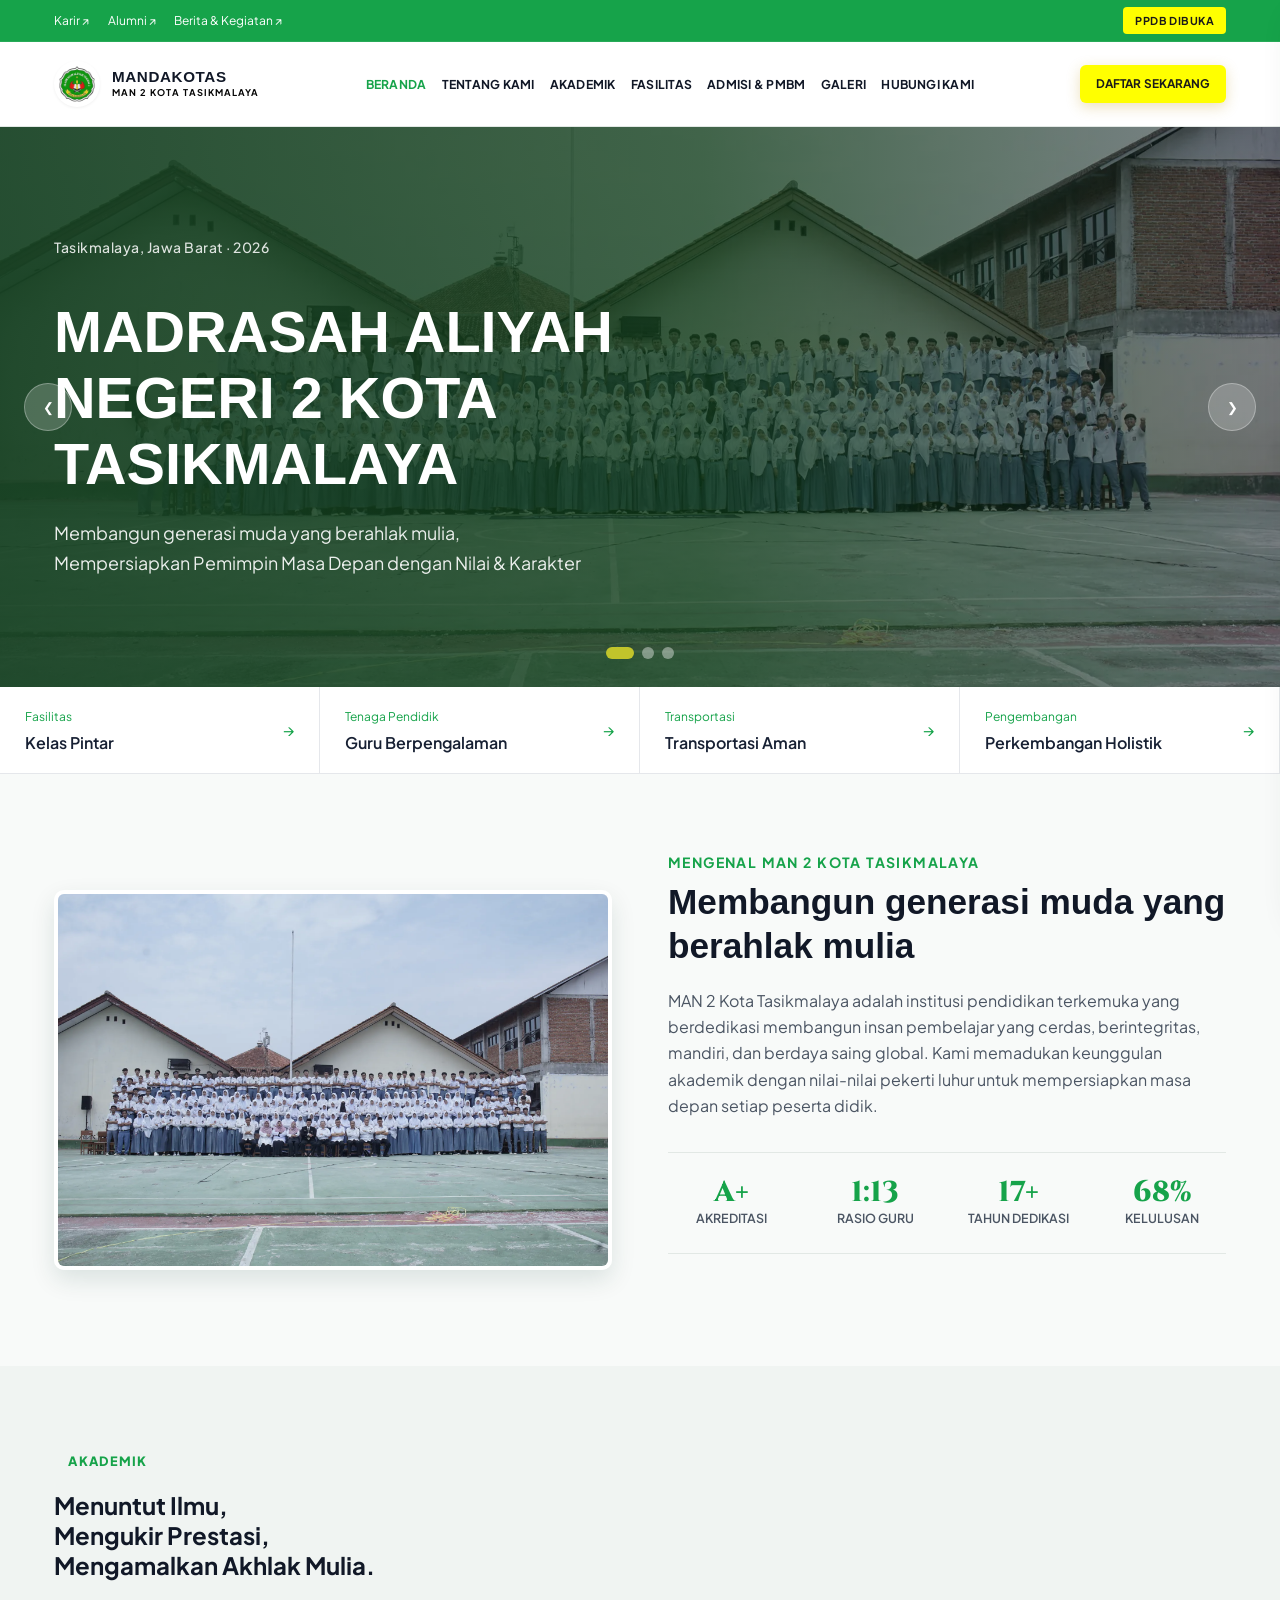
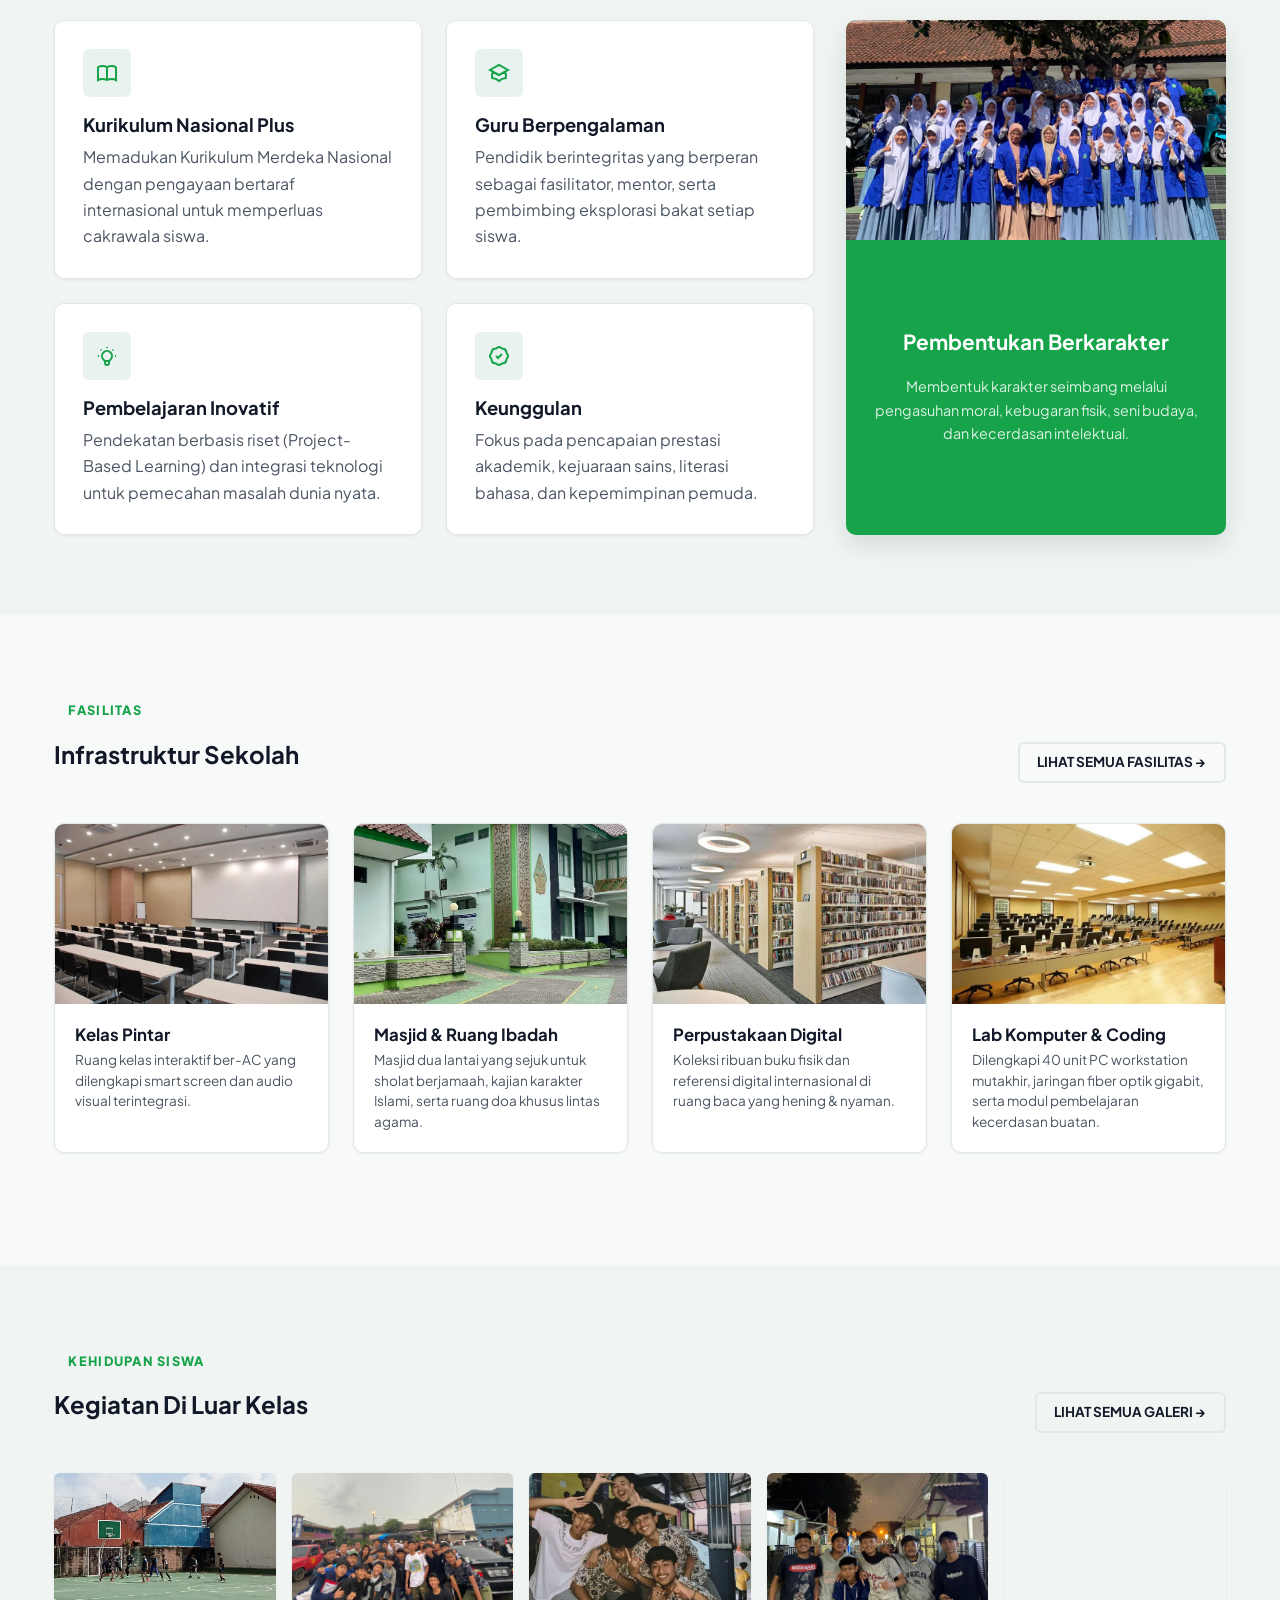
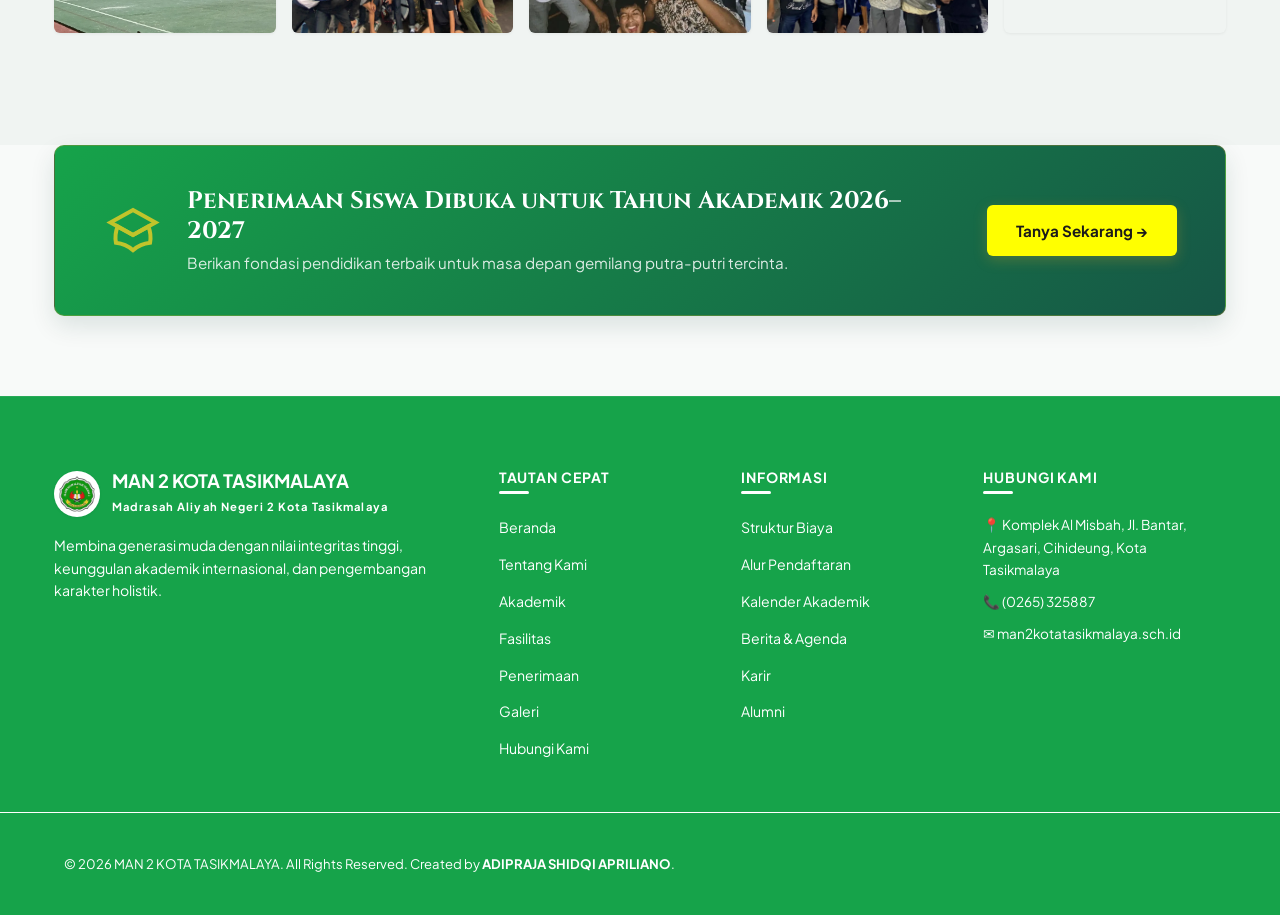
==== commit 375a7c02: "update halaman beranda & alumi" ====
--- a/index.html
+++ b/index.html
@@ -277,12 +277,12 @@
                     </div>
                 </div>
 
-                <!-- 1 Card Side Promo: -->
+                <!-- Card Side Promo: -->
                 <div class="adipraja_side_promo">
                     <img src="./assets/images/barudak ipa.webp" alt="Pertumbuhan Holistik Siswa MAN 2 Kota Tasikmalaya"
                         class="adipraja_side_promo_img" loading="lazy" decoding="async">
                     <div class="adipraja_side_promo_body">
-                        <h3>Pertumbuhan Holistik</h3>
+                        <h3>Pembentukan Berkarakter</h3>
                         <p class="adipraja_welcome_kicker"></p>
                         <p>Membentuk karakter seimbang melalui pengasuhan moral, kebugaran fisik, seni budaya, dan
                             kecerdasan
@@ -300,7 +300,7 @@
                 style="display:flex;justify-content:space-between;align-items:flex-end;margin-bottom:2.5rem;flex-wrap:wrap;gap:1rem;">
                 <div>
                     <span class="adipraja_badge_tag">FASILITAS</span>
-                    <h2 class="adipraja_section_title">Infrastruktur Kelas Dunia</h2>
+                    <h2 class="adipraja_section_title">Infrastruktur Sekolah</h2>
                 </div>
                 <a href="./fasilitas.html" class="adipraja_btn adipraja_btn_outline_dark adipraja_btn_sm">LIHAT SEMUA
                     FASILITAS
@@ -311,7 +311,8 @@
 
                 <div class="adipraja_facility_card">
                     <div class="adipraja_facility_img_wrap">
-                        <img src="./assets/images/ruang kelas ber ac.webp" alt="Kelas Pintar" loading="lazy" decoding="async">
+                        <img src="./assets/images/ruang kelas ber ac.webp" alt="Kelas Pintar" loading="lazy"
+                            decoding="async">
                         <div class="adipraja_facility_badge_icon">&#128187;</div>
                     </div>
 
@@ -325,16 +326,16 @@
 
                 <div class="adipraja_facility_card">
                     <div class="adipraja_facility_img_wrap">
-                        <img src="./assets/images/lab sains.webp" alt="Laboratorium Sains" loading="lazy" decoding="async">
+                        <img src="./assets/images/masjid.webp" alt="Masjid & Ruang ibadah" loading="lazy"
+                            decoding="async">
                         <div class="adipraja_facility_badge_icon">&#128300;</div>
                     </div>
 
                     <div class="adipraja_facility_body">
-                        <h4 class="adipraja_facility_title">Laboratorium Sains</h4>
-                        <p class="adipraja_facility_text">Lab fisika, kimia, dan biologi lengkap untuk mengasah rasa
-                            ingin tahu
-                            dan
-                            inovasi praktikum.</p>
+                        <h4 class="adipraja_facility_title">Masjid & Ruang Ibadah</h4>
+                        <p class="adipraja_facility_text">Masjid dua lantai yang sejuk untuk sholat berjamaah,
+                            kajian karakter
+                            Islami, serta ruang doa khusus lintas agama.</p>
                     </div>
                 </div>
 
@@ -354,15 +355,14 @@
 
                 <div class="adipraja_facility_card">
                     <div class="adipraja_facility_img_wrap">
-                        <img src="./assets/images/bus.webp" alt="Transport" loading="lazy" decoding="async">
+                        <img src="./assets/images/labkom.webp" alt="Labkom" loading="lazy" decoding="async">
                         <div class="adipraja_facility_badge_icon">&#128652;</div>
                     </div>
 
                     <div class="adipraja_facility_body">
-                        <h4 class="adipraja_facility_title">Transportasi Aman</h4>
-                        <p class="adipraja_facility_text">Layanan antar jemput siswa dengan armada bus sekolah modern
-                            ber-AC dan
-                            pantauan GPS real-time.</p>
+                        <h4 class="adipraja_facility_title">Lab Komputer & Coding</h4>
+                        <p class="adipraja_facility_text">Dilengkapi 40 unit PC workstation mutakhir, jaringan fiber
+                            optik gigabit, serta modul pembelajaran kecerdasan buatan.</p>
                     </div>
                 </div>
             </div>
@@ -393,13 +393,15 @@
 
                 <div class="adipraja_galeri_thumb adipraja_lightbox_trigger" data-img="./assets/images/ultras.webp"
                     data-caption="Kegiatan ultras siswa MAN 2 Kota Tasikmalaya">
-                    <img src="./assets/images/ultras.webp" alt="Kegiatan ultras siswa MAN 2 Kota Tasikmalaya" loading="lazy" decoding="async">
+                    <img src="./assets/images/ultras.webp" alt="Kegiatan ultras siswa MAN 2 Kota Tasikmalaya"
+                        loading="lazy" decoding="async">
                     <div class="adipraja_galeri_overlay">&#128269;</div>
                 </div>
 
                 <div class="adipraja_galeri_thumb adipraja_lightbox_trigger"
                     data-img="./assets/images/supporter mn2.webp" data-caption="Kegiatan Supporter Futsal MAN 2">
-                    <img src="./assets/images/supporter mn2.webp" alt="Kegiatan supporter" loading="lazy" decoding="async">
+                    <img src="./assets/images/supporter mn2.webp" alt="Kegiatan supporter" loading="lazy"
+                        decoding="async">
                     <div class="adipraja_galeri_overlay">&#128269;</div>
                 </div>
 
@@ -411,7 +413,8 @@
 
                 <div class="adipraja_galeri_thumb adipraja_lightbox_trigger" data-img="./assets/images/prpshn.webp"
                     data-caption="Kegiatan Perpisahan">
-                    <img src="./assets/images/prpshn.webp" alt="Perpisahan siswa MAN 2 Angkatan 24" loading="lazy" decoding="async">
+                    <img src="./assets/images/prpshn.webp" alt="Perpisahan siswa MAN 2 Angkatan 24" loading="lazy"
+                        decoding="async">
                     <div class="adipraja_galeri_overlay">&#128269;</div>
                 </div>
             </div>
@@ -508,7 +511,8 @@
     <div class="adipraja_lightbox" id="adipraja_lightbox_modal">
         <button class="adipraja_lightbox_close" id="adipraja_lightbox_close_btn"
             aria-label="Tutup Lightbox">&times;</button>
-        <img src="" alt="Preview Foto" class="adipraja_lightbox_img" id="adipraja_lightbox_image" loading="lazy" decoding="async">
+        <img src="" alt="Preview Foto" class="adipraja_lightbox_img" id="adipraja_lightbox_image" loading="lazy"
+            decoding="async">
         <div class="adipraja_lightbox_caption" id="adipraja_lightbox_caption_text"></div>
     </div>
 
--- a/css/style.css
+++ b/css/style.css
@@ -294,7 +294,7 @@
 }
 
 
-/* MAIN NAVIGATION HEADER */
+/* main navigasi header */
 .adipraja_header {
   position: sticky;
   top: 0;
@@ -535,7 +535,7 @@
 }
 
 
-/* HERO SECTION & CAROUSEL */
+/* Hero section & caraousel */
 .adipraja_hero {
   position: relative;
   background-color: #07241d;
@@ -656,7 +656,7 @@
   width: 28px;
 }
 
-/* FLOATING KEY FEATURES BAR */
+/* Floating key fitur bar */
 .adipraja_features_bar {
   margin-top: -40px;
   position: relative;
@@ -693,7 +693,7 @@
 }
 
 
-/* WELCOME / PROFIL SINGKAT SECTION */
+/* Welcome / profil singkat section */
 .adipraja_welcome_grid {
   display: grid;
   grid-template-columns: 1fr 1fr;
@@ -759,7 +759,7 @@
 }
 
 
-/* AKADEMIK / KURIKULUM GRID */
+/* Akademik / Kurikulum grid */
 .adipraja_akademik_layout {
   display: grid;
   grid-template-columns: 2fr 1fr;
@@ -846,7 +846,7 @@
 }
 
 
-/* FASILITAS GRID */
+/* Fasilitas grid */
 .adipraja_fasilitas_grid {
   display: grid;
   grid-template-columns: repeat(4, minmax(0, 1fr));
@@ -902,7 +902,7 @@
 }
 
 
-/* KEHIDUPAN SISWA / GALERI ROW */
+/* Kehidupan siswa / Galeri row */
 .adipraja_galeri_row {
   display: grid;
   grid-template-columns: repeat(5, minmax(0, 1fr));
@@ -948,7 +948,7 @@
 }
 
 
-/* PENERIMAAN BANNER CTA */
+/* Penerimaan banner cta */
 .adipraja_penerimaan_banner {
   background: linear-gradient(135deg, #16a34a 0%, #165646 100%);
   color: #ffffff;
@@ -988,7 +988,7 @@
   font-size: 0.95rem;
 }
 
-/*FILTER & LIGHTBOX UNTUK GALERI PAGE */
+/*Filter & Lightbox untuk galeri page */
 .adipraja_filter_btns {
   display: flex;
   justify-content: center;
@@ -1077,7 +1077,7 @@
   background: #dc2626;
 }
 
-/* FORM INPUTAN KONTAK & PPDB */
+/* Form inputan kontak & PPDB */
 .adipraja_form_card {
   background: #ffffff;
   border: 1px solid #e2e8e5;
@@ -1177,7 +1177,7 @@
   margin: 0 auto 1.25rem;
 }
 
-/* FAQ ACCORDION */
+/* Faq */
 .adipraja_faq_list {
   max-width: 820px;
   margin: 0 auto;
@@ -1230,7 +1230,7 @@
   padding-bottom: 1.25rem;
 }
 
-/* FOOTER */
+/* Footer */
 .adipraja_footer {
   background: #16a34a;
   color: #cbd5e1;
@@ -1402,8 +1402,7 @@
   box-shadow: 0 4px 12px #0c382e14;
 }
 
-/* Kalimat pembuka emas di section sambutan.
-   Ditulis lengkap agar mengalahkan aturan .adipraja_side_promo_body p */
+/* Kalimat pembuka emas di section sambutan. Ditulis lengkap agar mengalahkan aturan .adipraja_side_promo_body p */
 .adipraja_side_promo_body p.adipraja_welcome_kicker {
   color: #c1c42b;
   font-weight: 700;
@@ -1537,7 +1536,7 @@
   font-weight: 700;
 }
 
-/* RESPONSIVE BREAKPOINTS */
+/* Responsive mobile */
 @media (max-width: 1200px) {
   .adipraja_topbar_links {
     display: none;
@@ -1699,7 +1698,7 @@
   }
 }
 
-/* ANIMASI FILTER GALERI */
+/* Animasi filter galeri */
 @keyframes adiprajaFadeIn {
   from {
     opacity: 0;
@@ -1716,7 +1715,7 @@
   cursor: pointer;
 }
 
-/* GRID KOLOM RESPONSIF */
+/* Grid kolom responsive*/
 /* Dipakai untuk menggantikan grid-template-columns inline agar media query tetap bekerja */
 .adipraja_cols_3 {
   grid-template-columns: repeat(3, minmax(0, 1fr));
@@ -1772,7 +1771,7 @@
   }
 }
 
-/* HALAMAN KARIR & ALUMNI */
+/* Halaman karir & Alumni */
 .adipraja_job_grid {
   display: grid;
   grid-template-columns: repeat(3, minmax(0, 1fr));
